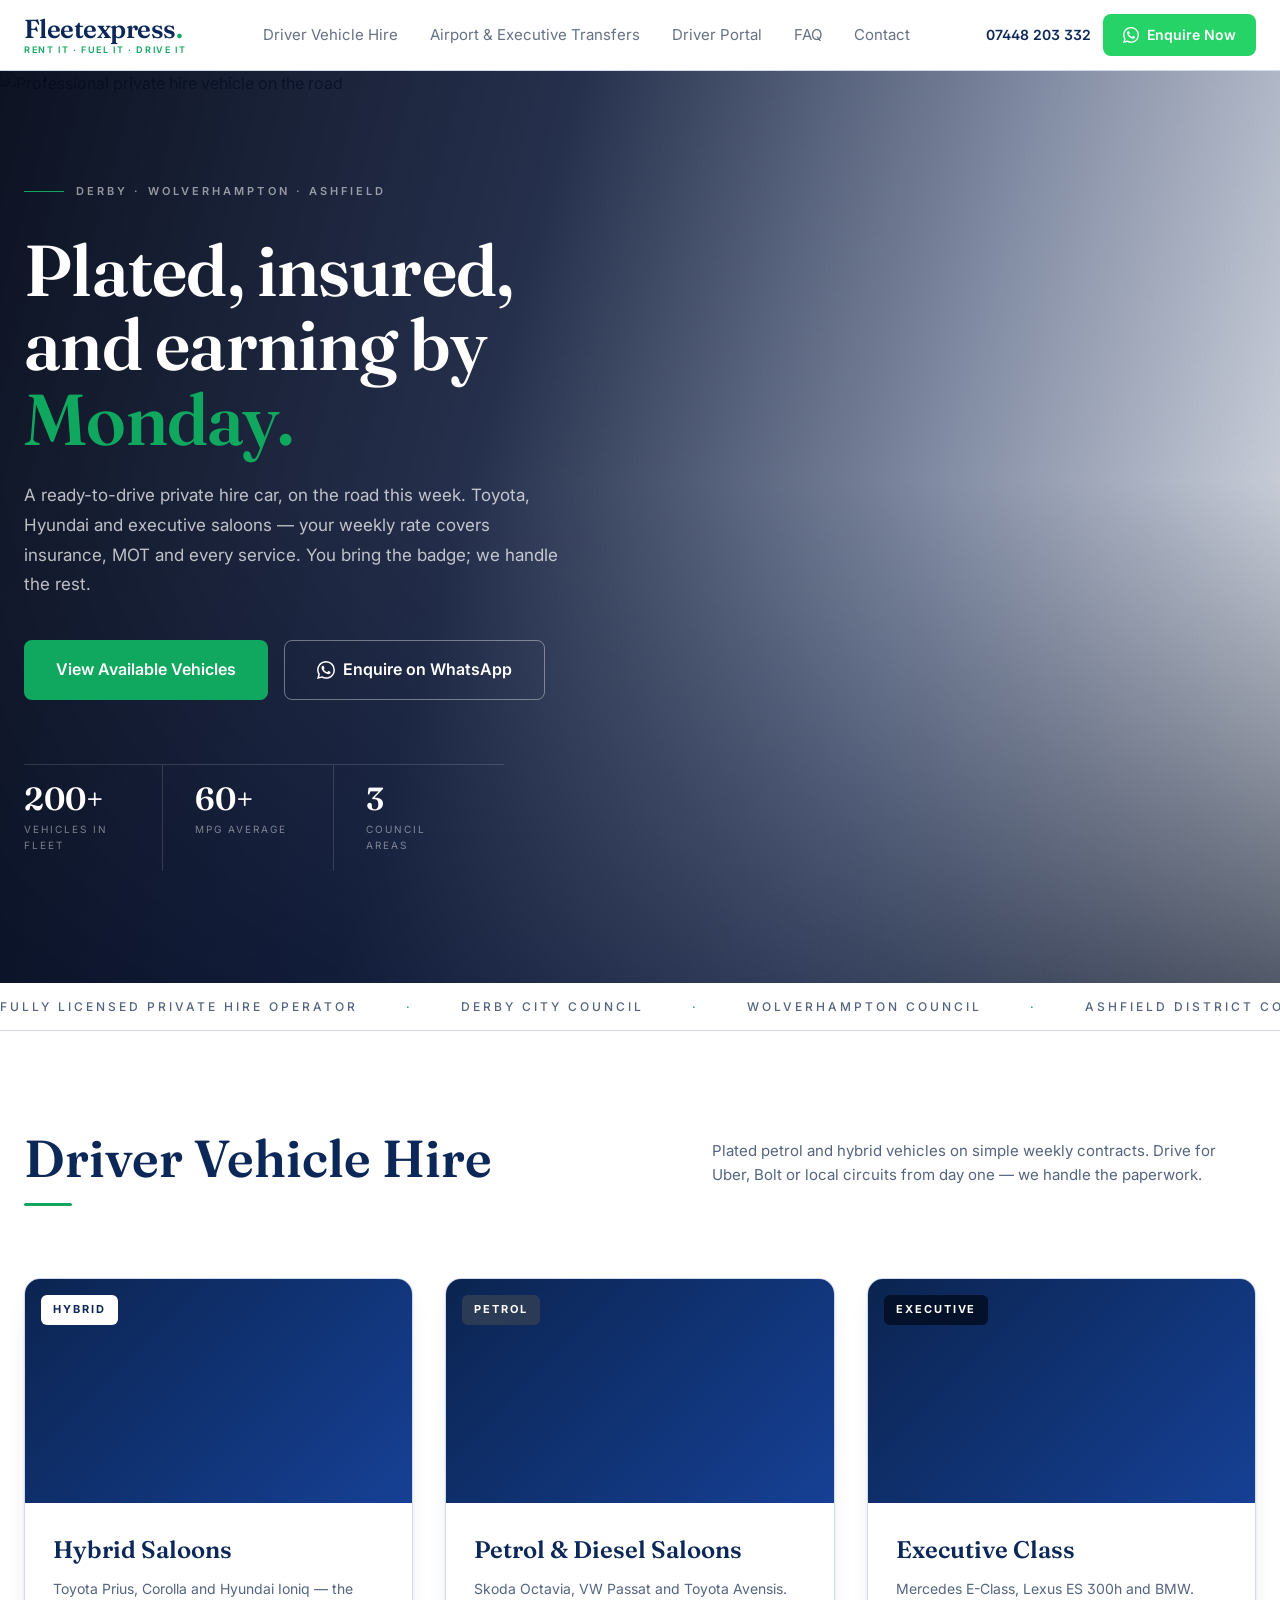
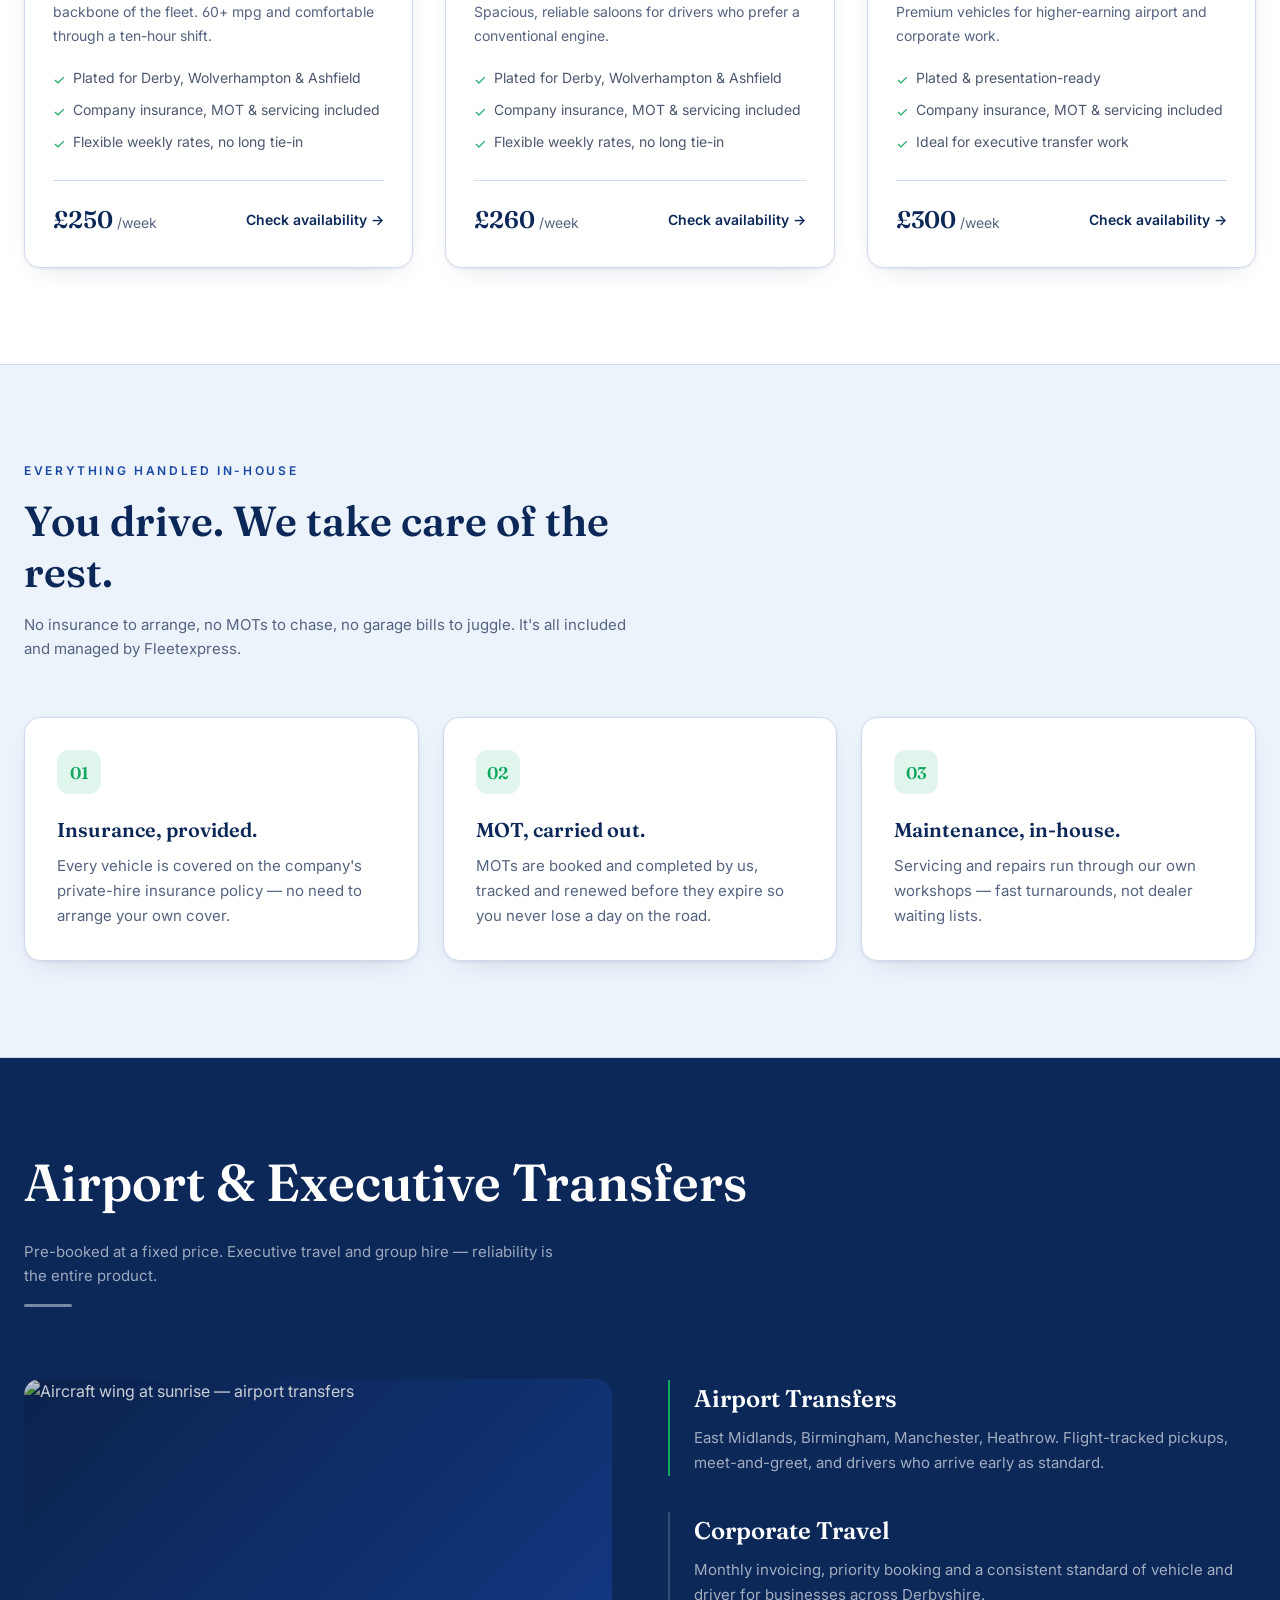
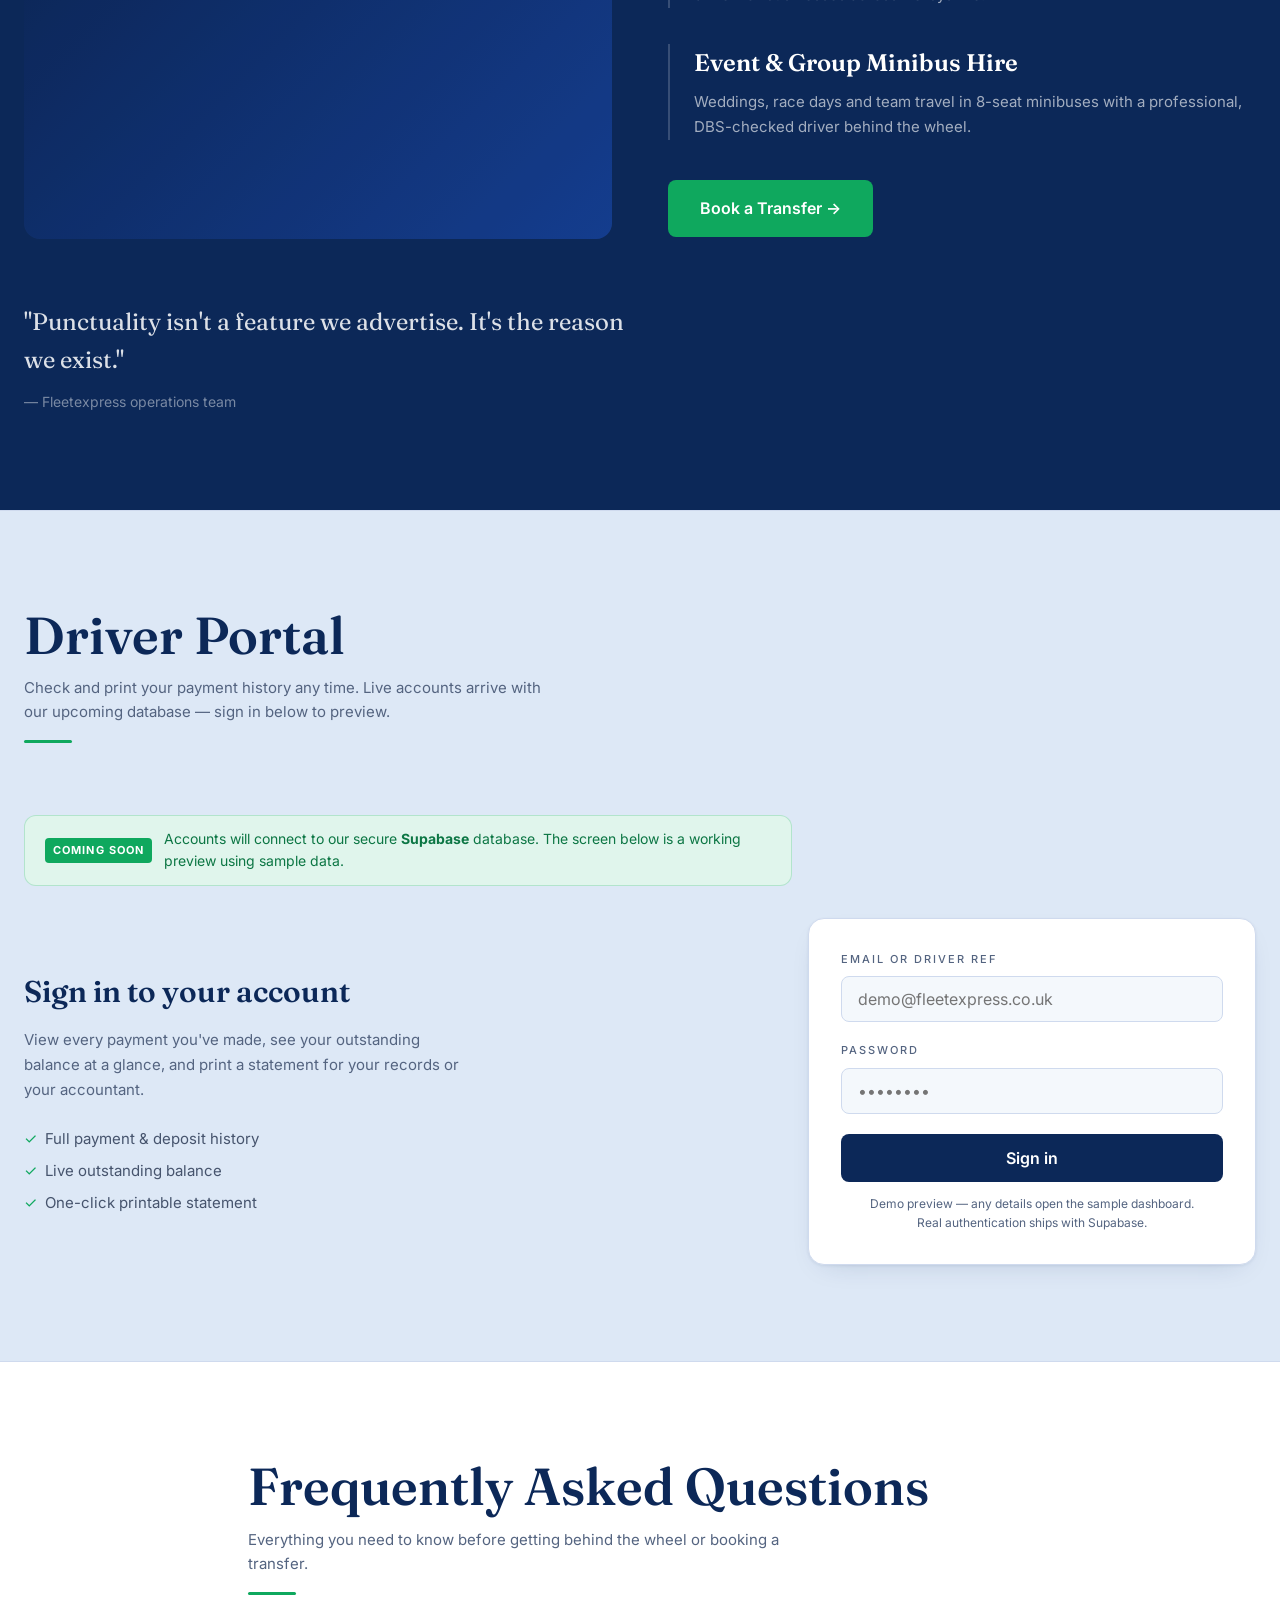
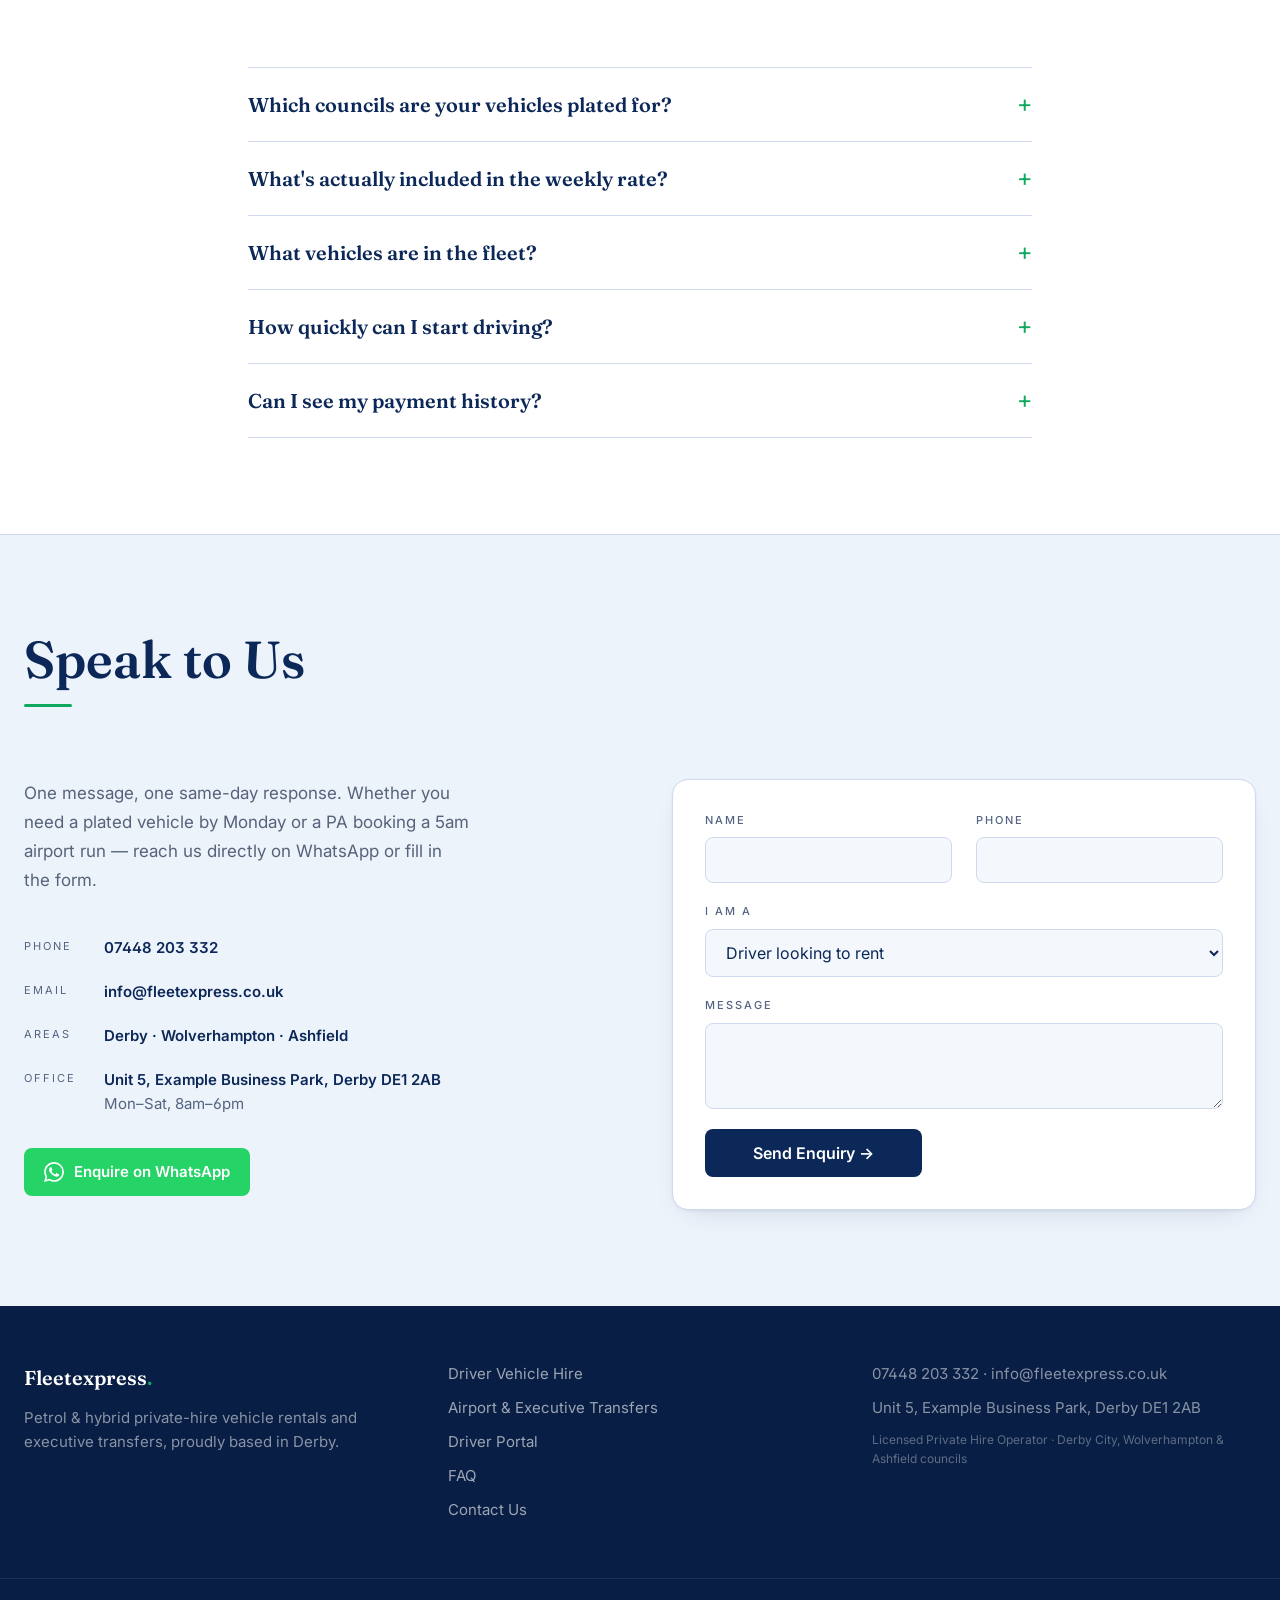
==== index.html @ b062ca00 "up" ====
<!DOCTYPE html>
<html lang="en-GB">
<head>
<meta charset="UTF-8">
<meta name="viewport" content="width=device-width, initial-scale=1.0">
<title>Fleetexpress — Petrol &amp; Hybrid Private Hire Rentals, Derby</title>
<meta name="description" content="Council-compliant petrol &amp; hybrid vehicle rentals for private-hire drivers across Derby, Wolverhampton &amp; Ashfield. Insurance, MOT and maintenance all handled in-house. Plus executive airport transfers.">
<link rel="canonical" href="https://www.fleetexpress.co.uk/">
<meta property="og:type" content="website">
<meta property="og:url" content="https://www.fleetexpress.co.uk/">
<meta property="og:title" content="Fleetexpress — Petrol &amp; Hybrid Private Hire Rentals, Derby">
<meta property="og:description" content="Council-compliant petrol &amp; hybrid vehicle rentals for private-hire drivers across Derby, Wolverhampton &amp; Ashfield. Insurance, MOT and maintenance included.">
<meta property="og:image" content="https://www.fleetexpress.co.uk/og-image.jpg">
<meta name="twitter:card" content="summary_large_image">
<meta name="twitter:title" content="Fleetexpress — Petrol &amp; Hybrid Private Hire Rentals, Derby">
<meta name="twitter:description" content="Council-compliant petrol &amp; hybrid vehicle rentals for private-hire drivers across Derby, Wolverhampton &amp; Ashfield.">
<link rel="preload" as="image" href="https://images.unsplash.com/photo-1560958089-b8a1929cea89?auto=format&fit=crop&w=2000&q=80">
<link rel="preconnect" href="https://fonts.googleapis.com">
<link rel="preconnect" href="https://fonts.gstatic.com" crossorigin>
<link href="https://fonts.googleapis.com/css2?family=Inter:wght@400;500;600;700&family=Fraunces:opsz,wght@9..144,400;9..144,500;9..144,600;9..144,700&display=swap" rel="stylesheet">
<script type="application/ld+json">
{
  "@context":"https://schema.org",
  "@type":"LocalBusiness",
  "name":"Fleetexpress",
  "description":"Petrol & hybrid private hire vehicle rentals and executive airport transfers based in Derby.",
  "telephone":"+447448203332",
  "email":"info@fleetexpress.co.uk",
  "address":{"@type":"PostalAddress","streetAddress":"Unit 5, Example Business Park","addressLocality":"Derby","postalCode":"DE1 2AB","addressCountry":"GB"},
  "openingHours":"Mo-Sa 08:00-18:00",
  "areaServed":["Derby","Wolverhampton","Ashfield"],
  "priceRange":"££"
}
</script>
<style>
/* ── Tokens ───────────────────────────────────────── */
:root{
  --ink:#04112A;
  --navy:#0C2858;
  --navy-deep:#081E44;
  --royal:#1848A4;
  --sky:#4278CC;
  --accent:#0FA85E;
  --accent-hov:#0C9152;
  --accent-soft:#E0F5EC;
  --paper:#FFFFFF;
  --ice:#EDF3FB;
  --ice2:#DDE8F6;
  --line:#CFDAEE;
  --slate:#2B3A55;
  --muted:#546480;
  --wa:#25D366;
  --wa-hov:#1EBE5A;
  --font-sans:'Inter',system-ui,sans-serif;
  --font-serif:'Fraunces',Georgia,serif;
  --shadow-soft:0 1px 3px rgba(12,40,88,.07),0 10px 28px -16px rgba(12,40,88,.22);
  --shadow-lift:0 24px 52px -18px rgba(12,40,88,.32);
  --r:1rem;
}

*,*::before,*::after{box-sizing:border-box;margin:0;padding:0}
html{scroll-behavior:smooth}
body{font-family:var(--font-sans);background:var(--paper);color:var(--slate);-webkit-font-smoothing:antialiased;font-feature-settings:"ss01";line-height:1.6}
img{display:block;max-width:100%}
a{color:inherit;text-decoration:none}
button{cursor:pointer;font-family:inherit;border:none;background:none}
input,select,textarea{font-family:inherit;font-size:1rem}
ul{list-style:none}

.wrap{max-width:88rem;margin-inline:auto;padding-inline:1.5rem}
.pad{padding-block:6rem}

/* ── Section heading (no numbers) ─────────────────── */
.sh{padding-bottom:1rem;margin-bottom:3.5rem;position:relative}
.sh::after{content:"";display:block;width:3rem;height:3px;background:var(--accent);border-radius:2px;margin-top:1rem}
.sh--light::after{background:rgba(255,255,255,.45)}
.sh h2{font-family:var(--font-serif);font-size:clamp(2rem,5vw,3.25rem);font-weight:600;color:var(--navy);line-height:1.1}
.sh--light h2{color:#fff}
.sh .intro{font-size:.9375rem;color:var(--muted);max-width:34rem;margin-top:.75rem}
.sh--light .intro{color:rgba(255,255,255,.6)}
.sh-row{display:flex;flex-wrap:wrap;align-items:flex-end;justify-content:space-between;gap:1rem}

/* ── Buttons ──────────────────────────────────────── */
.btn{display:inline-flex;align-items:center;gap:.5rem;font-weight:600;border-radius:.5rem;transition:background .2s,color .2s,border-color .2s;cursor:pointer;border:none;font-family:var(--font-sans)}
.btn-navy{background:var(--navy);color:#fff;padding:.6rem 1.25rem;font-size:.875rem}
.btn-navy:hover{background:var(--royal)}
.btn-wa{background:var(--wa);color:#fff;padding:.6rem 1.25rem;font-size:.875rem}
.btn-wa:hover{background:var(--wa-hov)}
.btn-accent{background:var(--accent);color:#fff;padding:1rem 2rem;font-size:1rem}
.btn-accent:hover{background:var(--accent-hov)}
.btn-ghost{border:1px solid rgba(255,255,255,.38);color:#fff;padding:1rem 2rem;font-size:1rem}
.btn-ghost:hover{background:#fff;color:var(--navy)}
.btn-sm-accent{background:var(--accent);color:#fff;padding:.6rem 1.25rem;font-size:.875rem;font-weight:600;border-radius:.5rem;transition:background .2s;display:inline-flex;align-items:center;gap:.4rem}
.btn-sm-accent:hover{background:var(--accent-hov)}
.btn-sm-ghost{border:1px solid rgba(255,255,255,.28);color:#fff;padding:.6rem 1.25rem;font-size:.875rem;font-weight:600;border-radius:.5rem;transition:background .2s;display:inline-flex;align-items:center}
.btn-sm-ghost:hover{background:rgba(255,255,255,.1)}

/* ── Media overlay ────────────────────────────────── */
.media{position:relative;overflow:hidden;background:linear-gradient(135deg,var(--navy),var(--royal))}
.media img{width:100%;height:100%;object-fit:cover;filter:saturate(.84) contrast(1.06) brightness(.96)}
.media::after{content:"";position:absolute;inset:0;background:rgba(8,30,68,.18);mix-blend-mode:multiply;pointer-events:none}

.reveal{opacity:0;transform:translateY(20px);transition:opacity .7s ease,transform .7s ease}
.reveal.in{opacity:1;transform:none}
@media(prefers-reduced-motion:reduce){.reveal{opacity:1;transform:none}}

.ul-link{background-image:linear-gradient(var(--accent),var(--accent));background-size:0 2px;background-repeat:no-repeat;background-position:0 100%;transition:background-size .3s}
.ul-link:hover{background-size:100% 2px}

/* ══ NAV ═══════════════════════════════════════════ */
.nav{position:sticky;top:0;z-index:50;background:rgba(255,255,255,.93);backdrop-filter:blur(14px);-webkit-backdrop-filter:blur(14px);border-bottom:1px solid var(--line)}
.nav-inner{height:70px;display:flex;align-items:center;justify-content:space-between;gap:1rem}
.nav-logo-wrap{display:flex;flex-direction:column;line-height:1;gap:.2rem}
.nav-logo{font-family:var(--font-serif);font-size:1.625rem;font-weight:600;color:var(--navy);letter-spacing:-.02em}
.nav-logo span{color:var(--accent)}
.nav-tagline{font-size:.5625rem;font-weight:600;letter-spacing:.18em;text-transform:uppercase;color:var(--accent)}
.nav-links{display:none;gap:2rem}
.nav-links a{font-size:.9375rem;color:rgba(43,58,85,.72);transition:color .2s}
.nav-links a:hover{color:var(--navy)}
.nav-actions{display:flex;align-items:center;gap:.75rem}
.nav-phone{display:none;font-size:.875rem;font-weight:600;color:var(--navy)}
.nav-burger{padding:.25rem;color:var(--navy);display:flex}
.nav-mobile{display:none;flex-direction:column;gap:.75rem;padding:1rem 1.5rem;border-top:1px solid var(--line);background:var(--paper)}
.nav-mobile.open{display:flex}
.nav-mobile a{font-size:.9375rem;color:rgba(43,58,85,.8);padding-block:.25rem}
/* WhatsApp icon in nav */
.wa-icon{width:16px;height:16px;flex-shrink:0}
@media(min-width:1024px){.nav-links{display:flex}.nav-phone{display:block}.nav-burger{display:none}}

/* ══ HERO ══════════════════════════════════════════ */
.hero{position:relative;min-height:720px;display:flex;align-items:center}
.hero-img{position:absolute;inset:0;width:100%;height:100%;object-fit:cover;filter:saturate(.8) contrast(1.08) brightness(.88)}
/* Richer, more premium overlay — deeper on left, subtle vignette */
.hero-overlay{
  position:absolute;inset:0;z-index:1;
  background:
    linear-gradient(105deg,rgba(4,10,26,.97) 0%,rgba(6,18,50,.88) 38%,rgba(10,30,76,.52) 68%,rgba(12,40,88,.12) 100%),
    linear-gradient(0deg,rgba(4,10,26,.65) 0%,rgba(4,10,26,0) 55%)
}
/* Subtle noise/grain texture for depth */
.hero-overlay::before{
  content:"";position:absolute;inset:0;
  background-image:url("data:image/svg+xml,%3Csvg viewBox='0 0 256 256' xmlns='http://www.w3.org/2000/svg'%3E%3Cfilter id='n'%3E%3CfeTurbulence type='fractalNoise' baseFrequency='0.9' numOctaves='4' stitchTiles='stitch'/%3E%3C/filter%3E%3Crect width='100%25' height='100%25' filter='url(%23n)' opacity='1'/%3E%3C/svg%3E");
  opacity:.028;mix-blend-mode:overlay;pointer-events:none
}
.hero-content{position:relative;z-index:2;color:#fff;padding-block:7rem;width:100%}
/* Thin top rule — premium touch */
.hero-rule{display:flex;align-items:center;gap:.75rem;margin-bottom:2rem}
.hero-rule-line{width:2.5rem;height:1px;background:var(--accent)}
.hero-rule-text{font-size:.6875rem;font-weight:600;letter-spacing:.28em;text-transform:uppercase;color:rgba(255,255,255,.55)}
.hero-title{
  font-family:var(--font-serif);
  font-size:clamp(2.5rem,6vw,4.5rem);
  font-weight:600;
  line-height:1.04;
  max-width:38rem;
  letter-spacing:-.01em;
}
.hero-title em{font-style:normal;color:var(--accent)}
.hero-sub{
  color:rgba(255,255,255,.72);
  font-size:1.0625rem;
  margin-top:1.5rem;
  max-width:34rem;
  line-height:1.75;
  font-weight:400
}
.hero-ctas{display:flex;flex-wrap:wrap;gap:1rem;margin-top:2.5rem}
/* Stats — cleaner, more spaced */
.hero-stats{
  display:flex;gap:0;
  max-width:30rem;
  margin-top:4rem;
  border-top:1px solid rgba(255,255,255,.14)
}
.hero-stat{padding:1.125rem 2rem 1.125rem 0;flex:1}
.hero-stat+.hero-stat{padding-left:2rem;border-left:1px solid rgba(255,255,255,.14)}
.hero-stat-num{font-family:var(--font-serif);font-size:2rem;font-weight:600;line-height:1}
.hero-stat-label{font-size:.625rem;text-transform:uppercase;letter-spacing:.2em;color:rgba(255,255,255,.45);margin-top:.375rem}

/* ══ MARQUEE ════════════════════════════════════════ */
.marquee-wrap{border-bottom:1px solid var(--line);overflow:hidden;padding-block:.875rem;background:#fff}
.marquee-track{display:flex;gap:3rem;white-space:nowrap;animation:mscroll 40s linear infinite}
.marquee-track span{font-size:.75rem;font-weight:500;letter-spacing:.25em;text-transform:uppercase;color:var(--muted)}
.marquee-track .dot{color:var(--accent)}
@keyframes mscroll{from{transform:translateX(0)}to{transform:translateX(-50%)}}
@media(prefers-reduced-motion:reduce){.marquee-track{animation:none}}

/* ══ FLEET ════════════════════════════════════════════ */
.fleet-grid{display:grid;gap:2rem}
@media(min-width:768px){.fleet-grid{grid-template-columns:repeat(3,1fr)}}
.fleet-card{background:#fff;border:1px solid var(--line);border-radius:var(--r);overflow:hidden;box-shadow:var(--shadow-soft);transition:box-shadow .3s,transform .3s}
.fleet-card:hover{box-shadow:var(--shadow-lift);transform:translateY(-4px)}
.fleet-card-media{position:relative;height:14rem;overflow:hidden;background:linear-gradient(135deg,var(--navy),var(--royal))}
.fleet-card-media img{width:100%;height:100%;object-fit:cover;filter:saturate(.84) contrast(1.06) brightness(.96)}
.fleet-card-media::after{content:"";position:absolute;inset:0;background:rgba(8,30,68,.12);mix-blend-mode:multiply;pointer-events:none}
.fleet-tag{position:absolute;top:1rem;left:1rem;z-index:1;font-size:.6875rem;font-weight:700;letter-spacing:.18em;text-transform:uppercase;padding:.375rem .75rem;border-radius:.375rem}
.tag-hybrid{background:#fff;color:var(--navy)}
.tag-petrol{background:var(--slate);color:#fff}
.tag-minibus{background:var(--ink);color:#fff}
.fleet-body{padding:1.75rem}
.fleet-title{font-family:var(--font-serif);font-size:1.5rem;color:var(--navy);font-weight:600;margin-bottom:.5rem}
.fleet-blurb{font-size:.875rem;color:var(--muted);line-height:1.65;margin-bottom:1.25rem}
.fleet-points{font-size:.875rem;color:rgba(43,58,85,.85);display:flex;flex-direction:column;gap:.5rem;margin-bottom:1.5rem}
.fleet-points li{display:flex;gap:.5rem}
.fleet-points .chk{color:var(--accent);flex-shrink:0;margin-top:2px}
.fleet-footer{display:flex;align-items:center;justify-content:space-between;border-top:1px solid var(--line);padding-top:1.25rem}
.fleet-price{font-family:var(--font-serif);font-size:1.5rem;color:var(--navy);font-weight:600}
.fleet-price span{font-family:var(--font-sans);font-size:.875rem;color:var(--muted);font-weight:400}

/* ══ HANDLED ════════════════════════════════════════ */
.handled{background:var(--ice);border-top:1px solid var(--line);border-bottom:1px solid var(--line)}
.handled-intro{max-width:38rem;margin-bottom:3.5rem}
.eyebrow{font-size:.75rem;font-weight:600;letter-spacing:.22em;text-transform:uppercase;color:var(--royal);margin-bottom:1rem}
.handled-title{font-family:var(--font-serif);font-size:clamp(1.75rem,3.5vw,2.625rem);font-weight:600;color:var(--navy);line-height:1.2}
.handled-sub{color:var(--muted);font-size:.9375rem;margin-top:1rem}
.handled-grid{display:grid;gap:1.5rem}
@media(min-width:768px){.handled-grid{grid-template-columns:repeat(3,1fr)}}
.handled-card{background:#fff;border:1px solid var(--line);border-radius:var(--r);padding:2rem;box-shadow:var(--shadow-soft)}
.handled-num{width:2.75rem;height:2.75rem;border-radius:.75rem;background:var(--accent-soft);color:var(--accent);display:flex;align-items:center;justify-content:center;font-family:var(--font-serif);font-size:1.0625rem;font-weight:600;margin-bottom:1.25rem}
.handled-card h3{font-family:var(--font-serif);font-size:1.25rem;color:var(--navy);font-weight:600;margin-bottom:.5rem}
.handled-card p{font-size:.9375rem;color:var(--muted);line-height:1.65}

/* ══ PASSENGERS ════════════════════════════════════ */
.passengers{background:var(--navy);color:#fff}
.pass-grid{display:grid;gap:3.5rem;align-items:center}
@media(min-width:1024px){.pass-grid{grid-template-columns:1fr 1fr}}
.pass-img{border-radius:var(--r);height:20rem}
@media(min-width:1024px){.pass-img{height:28.75rem}}
.pass-rows{display:flex;flex-direction:column;gap:2.25rem}
.pass-row{padding-left:1.5rem;border-left:2px solid rgba(255,255,255,.18)}
.pass-row--hl{border-left-color:var(--accent)}
.pass-row h3{font-family:var(--font-serif);font-size:1.5rem;font-weight:600;margin-bottom:.5rem}
.pass-row p{color:rgba(255,255,255,.62);font-size:.9375rem;line-height:1.65}
.pass-quote{margin-top:4rem;max-width:38rem}
.pass-quote blockquote p{font-family:var(--font-serif);font-size:1.5rem;line-height:1.6;color:rgba(255,255,255,.86)}
.pass-quote cite{font-size:.875rem;color:rgba(255,255,255,.45);font-style:normal;margin-top:.75rem;display:block}

/* ══ PORTAL ═══════════════════════════════════════ */
.portal{background:var(--ice2);border-top:1px solid var(--line);border-bottom:1px solid var(--line)}
.portal-banner{background:var(--accent-soft);border:1px solid rgba(15,168,94,.22);color:#0C7644;font-size:.875rem;border-radius:.75rem;padding:.75rem 1.25rem;margin-bottom:2rem;display:flex;align-items:center;gap:.75rem;max-width:48rem}
.portal-banner-tag{font-size:.6875rem;font-weight:700;letter-spacing:.1em;text-transform:uppercase;background:var(--accent);color:#fff;padding:.25rem .5rem;border-radius:.25rem;white-space:nowrap}
.portal-signin{display:grid;gap:3rem;align-items:center}
@media(min-width:1024px){.portal-signin{grid-template-columns:1fr 1fr}}
.portal-copy h3{font-family:var(--font-serif);font-size:1.875rem;color:var(--navy);font-weight:600;margin-bottom:.75rem}
.portal-copy p{color:var(--muted);font-size:.9375rem;line-height:1.65;margin-bottom:1.5rem;max-width:28rem}
.portal-feats{font-size:.9375rem;color:rgba(43,58,85,.85);display:flex;flex-direction:column;gap:.5rem}
.portal-feats li{display:flex;gap:.5rem}
.portal-feats .chk{color:var(--accent)}
.portal-form-card{background:#fff;border:1px solid var(--line);border-radius:var(--r);box-shadow:var(--shadow-soft);padding:2rem;max-width:28rem;width:100%}
@media(min-width:1024px){.portal-form-card{justify-self:end}}
.ff{display:flex;flex-direction:column;gap:.5rem;margin-bottom:1.25rem}
.ff label{font-size:.6875rem;text-transform:uppercase;letter-spacing:.18em;color:var(--muted);font-weight:500}
.ff input,.ff select,.ff textarea{width:100%;background:rgba(237,243,251,.6);border:1px solid var(--line);border-radius:.5rem;padding:.75rem 1rem;color:var(--navy);outline:none;transition:border-color .2s}
.ff input:focus,.ff select:focus,.ff textarea:focus{border-color:var(--royal)}
.btn-full{width:100%;padding:.875rem;border-radius:.5rem;font-weight:600;font-size:1rem;background:var(--navy);color:#fff;transition:background .2s;border:none;cursor:pointer}
.btn-full:hover{background:var(--royal)}
.form-note{font-size:.75rem;color:var(--muted);text-align:center;margin-top:.75rem}
.portal-dash{display:none;background:#fff;border:1px solid var(--line);border-radius:var(--r);box-shadow:var(--shadow-soft);overflow:hidden}
.portal-dash.on{display:block}
.dash-head{background:var(--navy-deep);color:#fff;padding:1.5rem 2rem;display:flex;flex-wrap:wrap;align-items:center;justify-content:space-between;gap:1rem}
.dash-head-meta{font-size:.6875rem;text-transform:uppercase;letter-spacing:.18em;color:rgba(255,255,255,.45)}
.dash-head-meta .demo{color:var(--accent)}
.dash-head h3{font-family:var(--font-serif);font-size:1.5rem;font-weight:600;margin-top:.125rem}
.dash-head-sub{font-size:.875rem;color:rgba(255,255,255,.55);margin-top:.25rem}
.dash-acts{display:flex;gap:.75rem;flex-wrap:wrap}
.dash-kpis{display:grid;grid-template-columns:repeat(3,1fr);border-bottom:1px solid var(--line)}
.dash-kpi{padding:1.25rem 2rem}
.dash-kpi+.dash-kpi{border-left:1px solid var(--line)}
.dash-kpi-label{font-size:.6875rem;text-transform:uppercase;letter-spacing:.18em;color:var(--muted)}
.dash-kpi-val{font-family:var(--font-serif);font-size:1.5rem;color:var(--navy);font-weight:600;margin-top:.25rem}
.dash-table-wrap{overflow-x:auto}
table{width:100%;border-collapse:collapse;font-size:.875rem;min-width:32rem}
thead th{text-align:left;font-size:.6875rem;text-transform:uppercase;letter-spacing:.18em;color:var(--muted);font-weight:600;padding:.75rem 1.5rem;border-bottom:1px solid var(--line)}
thead th.r{text-align:right}
tbody tr{border-bottom:1px solid rgba(207,218,238,.55)}
tbody tr:hover{background:rgba(237,243,251,.45)}
tbody td{padding:.875rem 1.5rem}
tbody td.navy{color:var(--navy);font-weight:500}
tbody td.strong{text-align:right;color:var(--navy);font-weight:600}
tbody td.dim{text-align:right;color:rgba(43,58,85,.58);padding-right:1.5rem}
.pay-note{color:var(--muted)}
.dash-foot{padding:1rem 1.5rem;font-size:.75rem;color:var(--muted);background:rgba(237,243,251,.5)}

/* ══ FAQ ══════════════════════════════════════════ */
.faq-bg{background:#fff}
.faq-list{border-top:1px solid var(--line)}
.faq-item{border-bottom:1px solid var(--line)}
.faq-btn{width:100%;display:flex;align-items:center;justify-content:space-between;gap:1.5rem;padding-block:1.5rem;text-align:left;background:none;border:none}
.faq-q{font-family:var(--font-serif);font-size:clamp(1.0625rem,2vw,1.25rem);color:var(--navy);font-weight:600}
.faq-icon{color:var(--accent);font-size:1.5rem;line-height:1;transition:transform .3s;flex-shrink:0}
.faq-item.open .faq-icon{transform:rotate(45deg)}
.faq-body{overflow:hidden;max-height:0;transition:max-height .35s ease}
.faq-body-inner{padding-bottom:1.5rem;font-size:.9375rem;color:var(--muted);line-height:1.72}

/* ══ CONTACT ══════════════════════════════════════ */
.contact{background:var(--ice);border-top:1px solid var(--line)}
.contact-grid{display:grid;gap:4rem}
@media(min-width:1024px){.contact-grid{grid-template-columns:1fr 1fr}}
.contact-intro{font-size:1.0625rem;color:rgba(43,58,85,.78);line-height:1.72;margin-bottom:2.5rem;max-width:28rem}
.contact-dl{display:flex;flex-direction:column;gap:1.25rem;font-size:.9375rem}
.contact-row{display:flex;gap:1.5rem}
.contact-dt{width:3.5rem;font-size:.6875rem;text-transform:uppercase;letter-spacing:.18em;color:var(--muted);flex-shrink:0;padding-top:.125rem}
.contact-dd{font-weight:600;color:var(--navy)}
.contact-dd .sub{font-weight:400;color:var(--muted)}
/* WhatsApp contact bar */
.wa-contact{margin-top:2rem;display:inline-flex;align-items:center;gap:.625rem;background:var(--wa);color:#fff;font-weight:600;font-size:.9375rem;padding:.75rem 1.25rem;border-radius:.5rem;transition:background .2s}
.wa-contact:hover{background:var(--wa-hov)}
.contact-form{background:#fff;border:1px solid var(--line);border-radius:var(--r);box-shadow:var(--shadow-soft);padding:2rem}
.form-2{display:grid;gap:1.5rem}
@media(min-width:640px){.form-2{grid-template-columns:1fr 1fr}}
.contact-success{font-family:var(--font-serif);font-size:1.5rem;color:var(--navy);text-align:center;padding-block:2.5rem;display:none}

/* ══ FOOTER ═══════════════════════════════════════ */
.footer{background:var(--navy-deep);color:rgba(255,255,255,.6)}
.footer-grid{display:grid;gap:2.5rem;padding-block:3.5rem;font-size:.9375rem}
@media(min-width:768px){.footer-grid{grid-template-columns:repeat(3,1fr)}}
.footer-brand{font-family:var(--font-serif);font-size:1.25rem;color:#fff;font-weight:600;margin-bottom:.75rem}
.footer-brand span{color:var(--accent)}
.footer-nav{display:flex;flex-direction:column;gap:.625rem}
.footer-nav a{transition:color .2s}
.footer-nav a:hover{color:#fff}
.footer-contact{display:flex;flex-direction:column;gap:.625rem;color:rgba(255,255,255,.52)}
.footer-legal{border-top:1px solid rgba(255,255,255,.08);padding-block:1rem;text-align:center;font-size:.75rem;color:rgba(255,255,255,.35)}

.sr-only{position:absolute;width:1px;height:1px;overflow:hidden;clip:rect(0,0,0,0);white-space:nowrap}
</style>
</head>
<body>

<a href="#main" class="sr-only">Skip to main content</a>

<!-- NAV -->
<header class="nav" role="banner">
  <div class="wrap nav-inner">
    <a href="#top" class="nav-logo-wrap" aria-label="Fleetexpress — Rent it, Fuel it, Drive it">
      <span class="nav-logo">Fleetexpress<span>.</span></span>
      <span class="nav-tagline">Rent it · Fuel it · Drive it</span>
    </a>
    <nav aria-label="Primary">
      <ul class="nav-links">
        <li><a href="#drivers">Driver Vehicle Hire</a></li>
        <li><a href="#transfers">Airport &amp; Executive Transfers</a></li>
        <li><a href="#portal">Driver Portal</a></li>
        <li><a href="#faq">FAQ</a></li>
        <li><a href="#contact">Contact</a></li>
      </ul>
    </nav>
    <div class="nav-actions">
      <a href="tel:+447448203332" class="nav-phone">07448 203 332</a>
      <a href="https://wa.me/447448203332?text=Hi%2C+I%27d+like+to+enquire+about+a+vehicle" class="btn btn-wa" target="_blank" rel="noopener noreferrer" aria-label="Enquire on WhatsApp">
        <svg class="wa-icon" viewBox="0 0 24 24" fill="currentColor" aria-hidden="true"><path d="M17.472 14.382c-.297-.149-1.758-.867-2.03-.967-.273-.099-.471-.148-.67.15-.197.297-.767.966-.94 1.164-.173.199-.347.223-.644.075-.297-.15-1.255-.463-2.39-1.475-.883-.788-1.48-1.761-1.653-2.059-.173-.297-.018-.458.13-.606.134-.133.298-.347.446-.52.149-.174.198-.298.298-.497.099-.198.05-.371-.025-.52-.075-.149-.669-1.612-.916-2.207-.242-.579-.487-.5-.669-.51-.173-.008-.371-.01-.57-.01-.198 0-.52.074-.792.372-.272.297-1.04 1.016-1.04 2.479 0 1.462 1.065 2.875 1.213 3.074.149.198 2.096 3.2 5.077 4.487.709.306 1.262.489 1.694.625.712.227 1.36.195 1.871.118.571-.085 1.758-.719 2.006-1.413.248-.694.248-1.289.173-1.413-.074-.124-.272-.198-.57-.347m-5.421 7.403h-.004a9.87 9.87 0 01-5.031-1.378l-.361-.214-3.741.982.998-3.648-.235-.374a9.86 9.86 0 01-1.51-5.26c.001-5.45 4.436-9.884 9.888-9.884 2.64 0 5.122 1.03 6.988 2.898a9.825 9.825 0 012.893 6.994c-.003 5.45-4.437 9.884-9.885 9.884m8.413-18.297A11.815 11.815 0 0012.05 0C5.495 0 .16 5.335.157 11.892c0 2.096.547 4.142 1.588 5.945L.057 24l6.305-1.654a11.882 11.882 0 005.683 1.448h.005c6.554 0 11.89-5.335 11.893-11.893a11.821 11.821 0 00-3.48-8.413z"/></svg>
        Enquire Now
      </a>
      <button class="nav-burger" id="burger" aria-expanded="false" aria-controls="mnav" aria-label="Toggle navigation">
        <svg width="26" height="26" viewBox="0 0 24 24" fill="none" stroke="currentColor" stroke-width="2" aria-hidden="true"><path d="M3 6h18M3 12h18M3 18h18"/></svg>
      </button>
    </div>
  </div>
  <nav class="nav-mobile" id="mnav" aria-label="Mobile">
    <a href="#drivers" class="mnav-link">Driver Vehicle Hire</a>
    <a href="#transfers" class="mnav-link">Airport &amp; Executive Transfers</a>
    <a href="#portal" class="mnav-link">Driver Portal</a>
    <a href="#faq" class="mnav-link">FAQ</a>
    <a href="#contact" class="mnav-link">Contact</a>
  </nav>
</header>

<main id="main">

<!-- HERO -->
<section id="top" aria-label="Introduction">
  <div class="hero">
    <img src="https://images.unsplash.com/photo-1560958089-b8a1929cea89?auto=format&fit=crop&w=2000&q=80"
         alt="Professional private hire vehicle on the road" class="hero-img" fetchpriority="high">
    <div class="hero-overlay" aria-hidden="true"></div>
    <div class="wrap hero-content">
      <div class="hero-rule" aria-hidden="true">
        <span class="hero-rule-line"></span>
        <span class="hero-rule-text">Derby · Wolverhampton · Ashfield</span>
      </div>
      <h1 class="hero-title">
        Plated, insured,<br>
        and earning by<br>
        <em>Monday.</em>
      </h1>
      <p class="hero-sub">
        A ready-to-drive private hire car, on the road this week. Toyota, Hyundai and executive saloons — your weekly rate covers insurance, MOT and every service. You bring the badge; we handle the rest.
      </p>
      <div class="hero-ctas">
        <a href="#drivers" class="btn btn-accent">View Available Vehicles</a>
        <a href="https://wa.me/447448203332?text=Hi%2C+I%27d+like+to+enquire+about+a+vehicle" class="btn btn-ghost" target="_blank" rel="noopener noreferrer">
          <svg style="width:18px;height:18px;flex-shrink:0" viewBox="0 0 24 24" fill="currentColor" aria-hidden="true"><path d="M17.472 14.382c-.297-.149-1.758-.867-2.03-.967-.273-.099-.471-.148-.67.15-.197.297-.767.966-.94 1.164-.173.199-.347.223-.644.075-.297-.15-1.255-.463-2.39-1.475-.883-.788-1.48-1.761-1.653-2.059-.173-.297-.018-.458.13-.606.134-.133.298-.347.446-.52.149-.174.198-.298.298-.497.099-.198.05-.371-.025-.52-.075-.149-.669-1.612-.916-2.207-.242-.579-.487-.5-.669-.51-.173-.008-.371-.01-.57-.01-.198 0-.52.074-.792.372-.272.297-1.04 1.016-1.04 2.479 0 1.462 1.065 2.875 1.213 3.074.149.198 2.096 3.2 5.077 4.487.709.306 1.262.489 1.694.625.712.227 1.36.195 1.871.118.571-.085 1.758-.719 2.006-1.413.248-.694.248-1.289.173-1.413-.074-.124-.272-.198-.57-.347m-5.421 7.403h-.004a9.87 9.87 0 01-5.031-1.378l-.361-.214-3.741.982.998-3.648-.235-.374a9.86 9.86 0 01-1.51-5.26c.001-5.45 4.436-9.884 9.888-9.884 2.64 0 5.122 1.03 6.988 2.898a9.825 9.825 0 012.893 6.994c-.003 5.45-4.437 9.884-9.885 9.884m8.413-18.297A11.815 11.815 0 0012.05 0C5.495 0 .16 5.335.157 11.892c0 2.096.547 4.142 1.588 5.945L.057 24l6.305-1.654a11.882 11.882 0 005.683 1.448h.005c6.554 0 11.89-5.335 11.893-11.893a11.821 11.821 0 00-3.48-8.413z"/></svg>
          Enquire on WhatsApp
        </a>
      </div>
      <div class="hero-stats">
        <div class="hero-stat"><div class="hero-stat-num">200+</div><div class="hero-stat-label">Vehicles in fleet</div></div>
        <div class="hero-stat"><div class="hero-stat-num">60+</div><div class="hero-stat-label">mpg average</div></div>
        <div class="hero-stat"><div class="hero-stat-num">3</div><div class="hero-stat-label">Council areas</div></div>
      </div>
    </div>
  </div>
</section>

<!-- MARQUEE -->
<div class="marquee-wrap" aria-hidden="true">
  <div class="marquee-track" id="marquee"></div>
</div>

<!-- FLEET -->
<section id="drivers" class="pad" style="background:#fff">
  <div class="wrap reveal">
    <div class="sh">
      <div class="sh-row">
        <h2>Driver Vehicle Hire</h2>
        <p class="intro">Plated petrol and hybrid vehicles on simple weekly contracts. Drive for Uber, Bolt or local circuits from day one — we handle the paperwork.</p>
      </div>
    </div>
    <div class="fleet-grid" id="fleet"></div>
  </div>
</section>

<!-- HANDLED -->
<section class="handled pad">
  <div class="wrap reveal">
    <div class="handled-intro">
      <p class="eyebrow">Everything handled in-house</p>
      <h2 class="handled-title">You drive. We take care of the rest.</h2>
      <p class="handled-sub">No insurance to arrange, no MOTs to chase, no garage bills to juggle. It's all included and managed by Fleetexpress.</p>
    </div>
    <div class="handled-grid" id="handled"></div>
  </div>
</section>

<!-- PASSENGERS -->
<section id="transfers" class="passengers pad">
  <div class="wrap reveal">
    <div class="sh sh--light">
      <div class="sh-row">
        <h2>Airport &amp; Executive Transfers</h2>
        <p class="intro">Pre-booked at a fixed price. Executive travel and group hire — reliability is the entire product.</p>
      </div>
    </div>
    <div class="pass-grid">
      <div class="media pass-img">
        <img src="https://images.unsplash.com/photo-1436491865332-7a61a109cc05?auto=format&fit=crop&w=1600&q=80"
             alt="Aircraft wing at sunrise — airport transfers" loading="lazy">
      </div>
      <div>
        <div class="pass-rows">
          <div class="pass-row pass-row--hl">
            <h3>Airport Transfers</h3>
            <p>East Midlands, Birmingham, Manchester, Heathrow. Flight-tracked pickups, meet-and-greet, and drivers who arrive early as standard.</p>
          </div>
          <div class="pass-row">
            <h3>Corporate Travel</h3>
            <p>Monthly invoicing, priority booking and a consistent standard of vehicle and driver for businesses across Derbyshire.</p>
          </div>
          <div class="pass-row">
            <h3>Event &amp; Group Minibus Hire</h3>
            <p>Weddings, race days and team travel in 8-seat minibuses with a professional, DBS-checked driver behind the wheel.</p>
          </div>
        </div>
        <a href="#contact" class="btn btn-accent" style="margin-top:2.5rem">Book a Transfer →</a>
      </div>
    </div>
    <div class="pass-quote">
      <blockquote>
        <p>"Punctuality isn't a feature we advertise. It's the reason we exist."</p>
        <cite>— Fleetexpress operations team</cite>
      </blockquote>
    </div>
  </div>
</section>

<!-- PORTAL -->
<section id="portal" class="portal pad">
  <div class="wrap reveal">
    <div class="sh">
      <h2>Driver Portal</h2>
      <p class="intro">Check and print your payment history any time. Live accounts arrive with our upcoming database — sign in below to preview.</p>
    </div>
    <div class="portal-banner">
      <span class="portal-banner-tag">Coming soon</span>
      <span>Accounts will connect to our secure <strong>Supabase</strong> database. The screen below is a working preview using sample data.</span>
    </div>
    <div class="portal-signin" id="psignin">
      <div class="portal-copy">
        <h3>Sign in to your account</h3>
        <p>View every payment you've made, see your outstanding balance at a glance, and print a statement for your records or your accountant.</p>
        <ul class="portal-feats">
          <li><span class="chk" aria-hidden="true">✓</span> Full payment &amp; deposit history</li>
          <li><span class="chk" aria-hidden="true">✓</span> Live outstanding balance</li>
          <li><span class="chk" aria-hidden="true">✓</span> One-click printable statement</li>
        </ul>
      </div>
      <div class="portal-form-card">
        <form id="pform">
          <div class="ff">
            <label for="p-email">Email or driver ref</label>
            <input id="p-email" type="text" placeholder="demo@fleetexpress.co.uk" autocomplete="username">
          </div>
          <div class="ff">
            <label for="p-pass">Password</label>
            <input id="p-pass" type="password" placeholder="••••••••" autocomplete="current-password">
          </div>
          <button type="submit" class="btn-full">Sign in</button>
          <p class="form-note">Demo preview — any details open the sample dashboard.<br>Real authentication ships with Supabase.</p>
        </form>
      </div>
    </div>
    <div class="portal-dash" id="pdash">
      <div class="dash-head">
        <div>
          <div class="dash-head-meta">Signed in as <span class="demo">demo account</span></div>
          <h3>A. Driver</h3>
          <div class="dash-head-sub">Ref FX-1042 · Toyota Prius — DE21 ABC · Hybrid · £180/week</div>
        </div>
        <div class="dash-acts">
          <button class="btn-sm-accent" id="btn-print">Print statement</button>
          <button class="btn-sm-ghost" id="btn-signout">Sign out</button>
        </div>
      </div>
      <div class="dash-kpis">
        <div class="dash-kpi"><div class="dash-kpi-label">Outstanding</div><div class="dash-kpi-val">£0.00</div></div>
        <div class="dash-kpi"><div class="dash-kpi-label">Weekly rate</div><div class="dash-kpi-val">£180.00</div></div>
        <div class="dash-kpi"><div class="dash-kpi-label">Payments on record</div><div class="dash-kpi-val">6</div></div>
      </div>
      <div class="dash-table-wrap">
        <table>
          <thead><tr>
            <th scope="col">Date</th>
            <th scope="col">Method</th>
            <th scope="col" class="r">Amount</th>
            <th scope="col" class="r">Balance</th>
          </tr></thead>
          <tbody id="ptbody"></tbody>
        </table>
      </div>
      <p class="dash-foot">Sample data shown for preview. Connect the Supabase database to display each driver's real records.</p>
    </div>
  </div>
</section>

<!-- FAQ -->
<section id="faq" class="faq-bg pad">
  <div class="wrap reveal" style="max-width:52rem;margin-inline:auto">
    <div class="sh">
      <h2>Frequently Asked Questions</h2>
      <p class="intro">Everything you need to know before getting behind the wheel or booking a transfer.</p>
    </div>
    <div class="faq-list" id="faqlist"></div>
  </div>
</section>

<!-- CONTACT -->
<section id="contact" class="contact pad">
  <div class="wrap reveal">
    <div class="sh"><h2>Speak to Us</h2></div>
    <div class="contact-grid">
      <div>
        <p class="contact-intro">One message, one same-day response. Whether you need a plated vehicle by Monday or a PA booking a 5am airport run — reach us directly on WhatsApp or fill in the form.</p>
        <dl class="contact-dl">
          <div class="contact-row">
            <dt class="contact-dt">Phone</dt>
            <dd class="contact-dd"><a href="tel:+447448203332">07448 203 332</a></dd>
          </div>
          <div class="contact-row">
            <dt class="contact-dt">Email</dt>
            <dd class="contact-dd"><a href="mailto:info@fleetexpress.co.uk">info@fleetexpress.co.uk</a></dd>
          </div>
          <div class="contact-row">
            <dt class="contact-dt">Areas</dt>
            <dd class="contact-dd">Derby · Wolverhampton · Ashfield</dd>
          </div>
          <div class="contact-row">
            <dt class="contact-dt">Office</dt>
            <dd class="contact-dd">Unit 5, Example Business Park, Derby DE1 2AB<br><span class="sub">Mon–Sat, 8am–6pm</span></dd>
          </div>
        </dl>
        <a href="https://wa.me/447448203332?text=Hi%2C+I%27d+like+to+enquire+about+a+vehicle" class="wa-contact" target="_blank" rel="noopener noreferrer">
          <svg style="width:20px;height:20px;flex-shrink:0" viewBox="0 0 24 24" fill="currentColor" aria-hidden="true"><path d="M17.472 14.382c-.297-.149-1.758-.867-2.03-.967-.273-.099-.471-.148-.67.15-.197.297-.767.966-.94 1.164-.173.199-.347.223-.644.075-.297-.15-1.255-.463-2.39-1.475-.883-.788-1.48-1.761-1.653-2.059-.173-.297-.018-.458.13-.606.134-.133.298-.347.446-.52.149-.174.198-.298.298-.497.099-.198.05-.371-.025-.52-.075-.149-.669-1.612-.916-2.207-.242-.579-.487-.5-.669-.51-.173-.008-.371-.01-.57-.01-.198 0-.52.074-.792.372-.272.297-1.04 1.016-1.04 2.479 0 1.462 1.065 2.875 1.213 3.074.149.198 2.096 3.2 5.077 4.487.709.306 1.262.489 1.694.625.712.227 1.36.195 1.871.118.571-.085 1.758-.719 2.006-1.413.248-.694.248-1.289.173-1.413-.074-.124-.272-.198-.57-.347m-5.421 7.403h-.004a9.87 9.87 0 01-5.031-1.378l-.361-.214-3.741.982.998-3.648-.235-.374a9.86 9.86 0 01-1.51-5.26c.001-5.45 4.436-9.884 9.888-9.884 2.64 0 5.122 1.03 6.988 2.898a9.825 9.825 0 012.893 6.994c-.003 5.45-4.437 9.884-9.885 9.884m8.413-18.297A11.815 11.815 0 0012.05 0C5.495 0 .16 5.335.157 11.892c0 2.096.547 4.142 1.588 5.945L.057 24l6.305-1.654a11.882 11.882 0 005.683 1.448h.005c6.554 0 11.89-5.335 11.893-11.893a11.821 11.821 0 00-3.48-8.413z"/></svg>
          Enquire on WhatsApp
        </a>
      </div>
      <div class="contact-form">
        <p class="contact-success" id="csuccess">Thank you — we'll be in touch today. ✓</p>
        <form id="cform">
          <div class="form-2">
            <div class="ff"><label for="c-name">Name</label><input id="c-name" type="text" required autocomplete="name"></div>
            <div class="ff"><label for="c-phone">Phone</label><input id="c-phone" type="tel" required autocomplete="tel"></div>
          </div>
          <div class="ff">
            <label for="c-type">I am a</label>
            <select id="c-type">
              <option>Driver looking to rent</option>
              <option>Customer looking to book</option>
            </select>
          </div>
          <div class="ff"><label for="c-msg">Message</label><textarea id="c-msg" rows="3" style="resize:vertical"></textarea></div>
          <button type="submit" class="btn btn-navy" style="padding:.875rem 3rem;font-size:1rem">Send Enquiry →</button>
        </form>
      </div>
    </div>
  </div>
</section>

</main>

<!-- FOOTER -->
<footer class="footer" role="contentinfo">
  <div class="wrap footer-grid">
    <div>
      <div class="footer-brand">Fleetexpress<span>.</span></div>
      <p style="color:rgba(255,255,255,.52)">Petrol &amp; hybrid private-hire vehicle rentals and executive transfers, proudly based in Derby.</p>
    </div>
    <nav aria-label="Footer">
      <ul class="footer-nav">
        <li><a href="#drivers">Driver Vehicle Hire</a></li>
        <li><a href="#transfers">Airport &amp; Executive Transfers</a></li>
        <li><a href="#portal">Driver Portal</a></li>
        <li><a href="#faq">FAQ</a></li>
        <li><a href="#contact">Contact Us</a></li>
      </ul>
    </nav>
    <div class="footer-contact">
      <p><a href="tel:+447448203332" style="color:inherit">07448 203 332</a> · <a href="mailto:info@fleetexpress.co.uk" style="color:inherit">info@fleetexpress.co.uk</a></p>
      <p>Unit 5, Example Business Park, Derby DE1 2AB</p>
      <p style="font-size:.75rem;color:rgba(255,255,255,.35)">Licensed Private Hire Operator · Derby City, Wolverhampton &amp; Ashfield councils</p>
    </div>
  </div>
  <div class="footer-legal">© 2026 Fleetexpress Ltd. Registered in England &amp; Wales.</div>
</footer>

<script>
const FLEET=[
  {tag:"Hybrid",cls:"tag-hybrid",title:"Hybrid Saloons",
   img:"https://images.unsplash.com/photo-1617469767053-d3b523a0b982?auto=format&fit=crop&w=1200&q=80",
   blurb:"Toyota Prius, Corolla and Hyundai Ioniq — the backbone of the fleet. 60+ mpg and comfortable through a ten-hour shift.",
   points:["Plated for Derby, Wolverhampton &amp; Ashfield","Company insurance, MOT &amp; servicing included","Flexible weekly rates, no long tie-in"],
   price:"£250"},
  {tag:"Petrol",cls:"tag-petrol",title:"Petrol &amp; Diesel Saloons",
   img:"https://images.unsplash.com/photo-1606664515524-ed2f786a0bd6?auto=format&fit=crop&w=1200&q=80",
   blurb:"Skoda Octavia, VW Passat and Toyota Avensis. Spacious, reliable saloons for drivers who prefer a conventional engine.",
   points:["Plated for Derby, Wolverhampton &amp; Ashfield","Company insurance, MOT &amp; servicing included","Flexible weekly rates, no long tie-in"],
   price:"£260"},
  {tag:"Executive",cls:"tag-minibus",title:"Executive Class",
   img:"https://images.unsplash.com/photo-1618843479313-40f8afb4b4d8?auto=format&fit=crop&w=1200&q=80",
   blurb:"Mercedes E-Class, Lexus ES 300h and BMW. Premium vehicles for higher-earning airport and corporate work.",
   points:["Plated &amp; presentation-ready","Company insurance, MOT &amp; servicing included","Ideal for executive transfer work"],
   price:"£300"},
];

const HANDLED=[
  {t:"Insurance, provided.",d:"Every vehicle is covered on the company's private-hire insurance policy — no need to arrange your own cover."},
  {t:"MOT, carried out.",d:"MOTs are booked and completed by us, tracked and renewed before they expire so you never lose a day on the road."},
  {t:"Maintenance, in-house.",d:"Servicing and repairs run through our own workshops — fast turnarounds, not dealer waiting lists."},
];

const FAQ=[
  {q:"Which councils are your vehicles plated for?",a:"Our fleet is licensed and plated across Derby City, Wolverhampton and Ashfield, so you can work the circuits and platforms that suit you best."},
  {q:"What's actually included in the weekly rate?",a:"The vehicle, the company's private-hire insurance, MOT and all routine maintenance and servicing. You provide your badge and licence — we handle the rest."},
  {q:"What vehicles are in the fleet?",a:"Mostly hybrid Toyotas — Prius, Corolla and Auris — alongside Hyundai Ioniq. We also run petrol and diesel saloons such as the Skoda Octavia, VW Passat and Toyota Avensis, plus an executive tier of Mercedes E-Class, Lexus ES 300h and BMW for corporate and airport work."},
  {q:"How quickly can I start driving?",a:"With your badge, licence and deposit in place, most drivers are in a plated vehicle and earning within the same week."},
  {q:"Can I see my payment history?",a:"Yes — the Driver Portal lets you view and print your full payment history and statements. Live accounts arrive with our upcoming Supabase-backed system."},
];

const PAYMENTS=[
  {date:"05 Jun 2026",method:"Card",amount:"£180.00",balance:"£0.00"},
  {date:"29 May 2026",method:"Bank transfer",amount:"£180.00",balance:"£0.00"},
  {date:"22 May 2026",method:"Card",amount:"£180.00",balance:"£0.00"},
  {date:"15 May 2026",method:"Cash",amount:"£180.00",balance:"£0.00"},
  {date:"08 May 2026",method:"Card",amount:"£180.00",balance:"£0.00"},
  {date:"01 May 2026",method:"Card",amount:"£360.00",balance:"£0.00",note:"Incl. £180 deposit"},
];

/* ── Marquee ──────────────────────────────────────── */
(()=>{
  const items=["Fully Licensed Private Hire Operator","Derby City Council","Wolverhampton Council","Ashfield District Council","Insurance · MOT · Maintenance Included","Petrol &amp; Hybrid Fleet","In-House Garage Servicing"];
  const seg=items.map(t=>`<span>${t}</span><span class="dot">·</span>`).join('');
  document.getElementById('marquee').innerHTML=seg+seg;
})();

/* ── Fleet cards ──────────────────────────────────── */
document.getElementById('fleet').innerHTML=FLEET.map(c=>`
  <article class="fleet-card">
    <div class="fleet-card-media">
      <img src="${c.img}" alt="${c.title.replace(/&amp;/g,'&')}" loading="lazy" onerror="this.style.display='none'">
      <span class="fleet-tag ${c.cls}">${c.tag}</span>
    </div>
    <div class="fleet-body">
      <h3 class="fleet-title">${c.title}</h3>
      <p class="fleet-blurb">${c.blurb}</p>
      <ul class="fleet-points">${c.points.map(p=>`<li><span class="chk" aria-hidden="true">✓</span><span>${p}</span></li>`).join('')}</ul>
      <div class="fleet-footer">
        <div class="fleet-price">${c.price}<span> /week</span></div>
        <a href="https://wa.me/447448203332?text=Hi%2C+I%27d+like+to+enquire+about+the+${encodeURIComponent(c.tag)}+vehicle" class="ul-link" style="font-size:.875rem;font-weight:600;color:var(--navy)" target="_blank" rel="noopener noreferrer">Check availability →</a>
      </div>
    </div>
  </article>
`).join('');

/* ── Handled cards ────────────────────────────────── */
document.getElementById('handled').innerHTML=HANDLED.map((h,i)=>`
  <div class="handled-card">
    <div class="handled-num" aria-hidden="true">${String(i+1).padStart(2,'0')}</div>
    <h3>${h.t}</h3>
    <p>${h.d}</p>
  </div>
`).join('');

/* ── FAQ ──────────────────────────────────────────── */
(()=>{
  const list=document.getElementById('faqlist');
  list.innerHTML=FAQ.map((f,i)=>`
    <div class="faq-item" id="fi${i}">
      <button class="faq-btn" aria-expanded="false" aria-controls="fb${i}" id="fbb${i}">
        <span class="faq-q">${f.q}</span>
        <span class="faq-icon" aria-hidden="true">+</span>
      </button>
      <div class="faq-body" id="fb${i}" role="region" aria-labelledby="fbb${i}">
        <div class="faq-body-inner">${f.a}</div>
      </div>
    </div>
  `).join('');
  list.addEventListener('click',e=>{
    const btn=e.target.closest('.faq-btn');
    if(!btn)return;
    const item=btn.closest('.faq-item');
    const body=item.querySelector('.faq-body');
    const inner=item.querySelector('.faq-body-inner');
    const wasOpen=item.classList.contains('open');
    document.querySelectorAll('.faq-item.open').forEach(el=>{
      el.classList.remove('open');
      el.querySelector('.faq-body').style.maxHeight='0';
      el.querySelector('.faq-btn').setAttribute('aria-expanded','false');
    });
    if(!wasOpen){
      item.classList.add('open');
      body.style.maxHeight=inner.scrollHeight+'px';
      btn.setAttribute('aria-expanded','true');
    }
  });
})();

/* ── Nav ──────────────────────────────────────────── */
(()=>{
  const burger=document.getElementById('burger');
  const mnav=document.getElementById('mnav');
  burger.addEventListener('click',()=>{
    const open=mnav.classList.toggle('open');
    burger.setAttribute('aria-expanded',open);
  });
  mnav.querySelectorAll('a').forEach(a=>a.addEventListener('click',()=>{
    mnav.classList.remove('open');
    burger.setAttribute('aria-expanded','false');
  }));
})();

/* ── Portal ───────────────────────────────────────── */
(()=>{
  const signin=document.getElementById('psignin');
  const dash=document.getElementById('pdash');
  document.getElementById('ptbody').innerHTML=PAYMENTS.map(p=>`
    <tr>
      <td class="navy">${p.date}</td>
      <td>${p.method}${p.note?`<span class="pay-note"> · ${p.note}</span>`:''}</td>
      <td class="strong">${p.amount}</td>
      <td class="dim">${p.balance}</td>
    </tr>
  `).join('');
  document.getElementById('pform').addEventListener('submit',e=>{
    e.preventDefault();
    signin.style.display='none';
    dash.classList.add('on');
  });
  document.getElementById('btn-signout').addEventListener('click',()=>{
    dash.classList.remove('on');
    signin.style.display='';
  });
  document.getElementById('btn-print').addEventListener('click',()=>{
    const rows=PAYMENTS.map(p=>`<tr><td>${p.date}</td><td>${p.method}${p.note?` (${p.note})`:''}</td><td style="text-align:right">${p.amount}</td><td style="text-align:right">${p.balance}</td></tr>`).join('');
    const html=`<!doctype html><html><head><title>Statement — A. Driver</title>
<style>body{font-family:Arial,sans-serif;color:#2B3A55;padding:40px;max-width:720px;margin:auto}
h1{font-family:Georgia,serif;color:#0C2858;margin:0 0 2px}.m{color:#546480;font-size:13px}
table{width:100%;border-collapse:collapse;margin-top:24px;font-size:14px}
th{text-align:left;border-bottom:2px solid #0C2858;padding:8px 6px;color:#0C2858;text-transform:uppercase;letter-spacing:.08em;font-size:11px}
td{padding:9px 6px;border-bottom:1px solid #DDE8F6}
.hd{display:flex;justify-content:space-between;border-bottom:1px solid #DDE8F6;padding-bottom:16px}
.br{font-family:Georgia,serif;font-size:22px;color:#0C2858;font-weight:600}</style></head>
<body><div class="hd"><div><div class="br">Fleetexpress.</div><div class="m">Petrol &amp; hybrid private hire · Derby</div></div>
<div style="text-align:right" class="m">Statement generated<br>${new Date().toLocaleDateString('en-GB',{day:'2-digit',month:'short',year:'numeric'})}</div></div>
<h1>A. Driver</h1><div class="m">Driver ref FX-1042 · Toyota Prius — DE21 ABC · Hybrid · £180/week</div>
<table><thead><tr><th>Date</th><th>Method</th><th style="text-align:right">Amount</th><th style="text-align:right">Balance</th></tr></thead>
<tbody>${rows}</tbody></table>
<p class="m" style="margin-top:28px">Outstanding: <strong style="color:#0C2858">£0.00</strong>. Demo statement — sample data only.</p>
</body></html>`;
    const w=window.open('','_blank','width=820,height=920');
    if(!w){alert('Allow pop-ups to print your statement.');return;}
    w.document.write(html);w.document.close();w.focus();setTimeout(()=>w.print(),300);
  });
})();

/* ── Contact form ─────────────────────────────────── */
(()=>{
  const form=document.getElementById('cform');
  const success=document.getElementById('csuccess');
  form.addEventListener('submit',e=>{
    e.preventDefault();
    form.style.display='none';
    success.style.display='block';
  });
})();

/* ── Scroll reveal ────────────────────────────────── */
(()=>{
  if(!('IntersectionObserver' in window)){
    document.querySelectorAll('.reveal').forEach(el=>el.classList.add('in'));
    return;
  }
  const io=new IntersectionObserver(entries=>{
    entries.forEach(e=>{if(e.isIntersecting){e.target.classList.add('in');io.unobserve(e.target);}});
  },{threshold:.1});
  document.querySelectorAll('.reveal').forEach(el=>io.observe(el));
})();
</script>
</body>
</html>
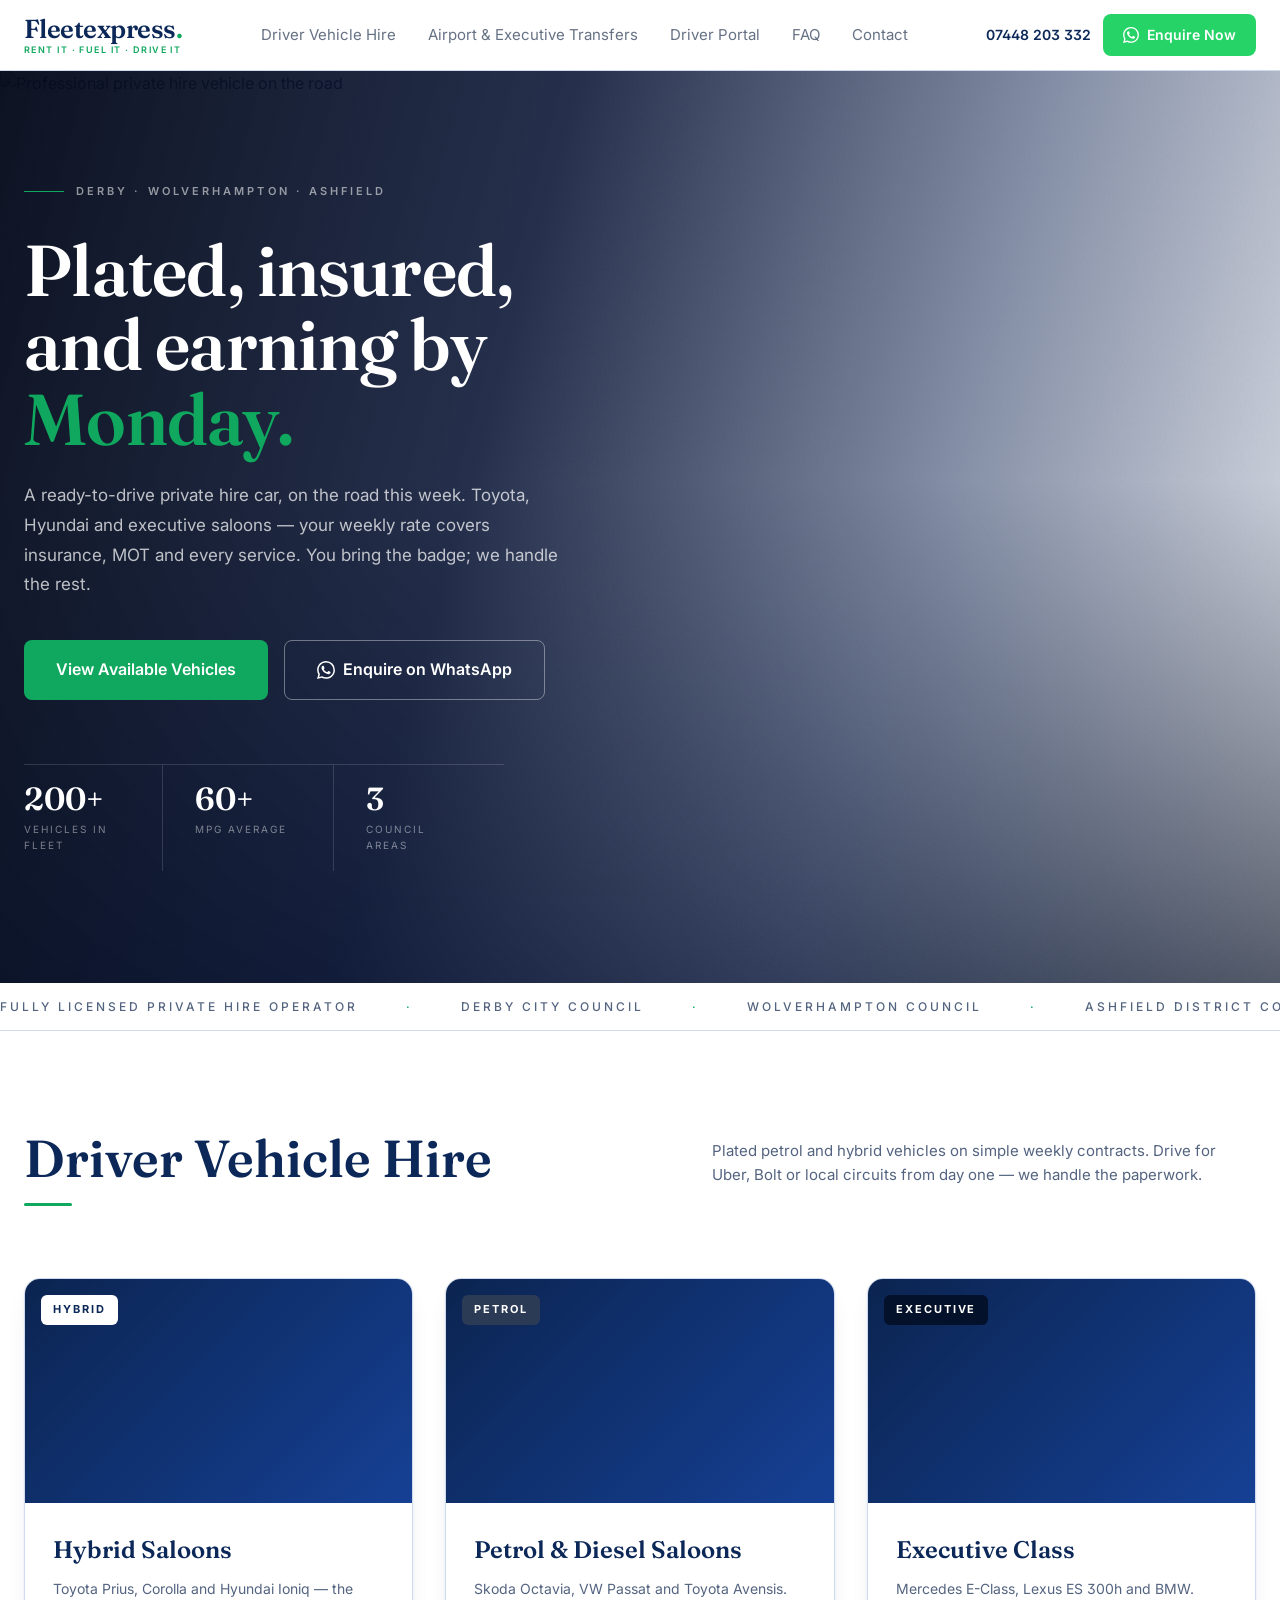
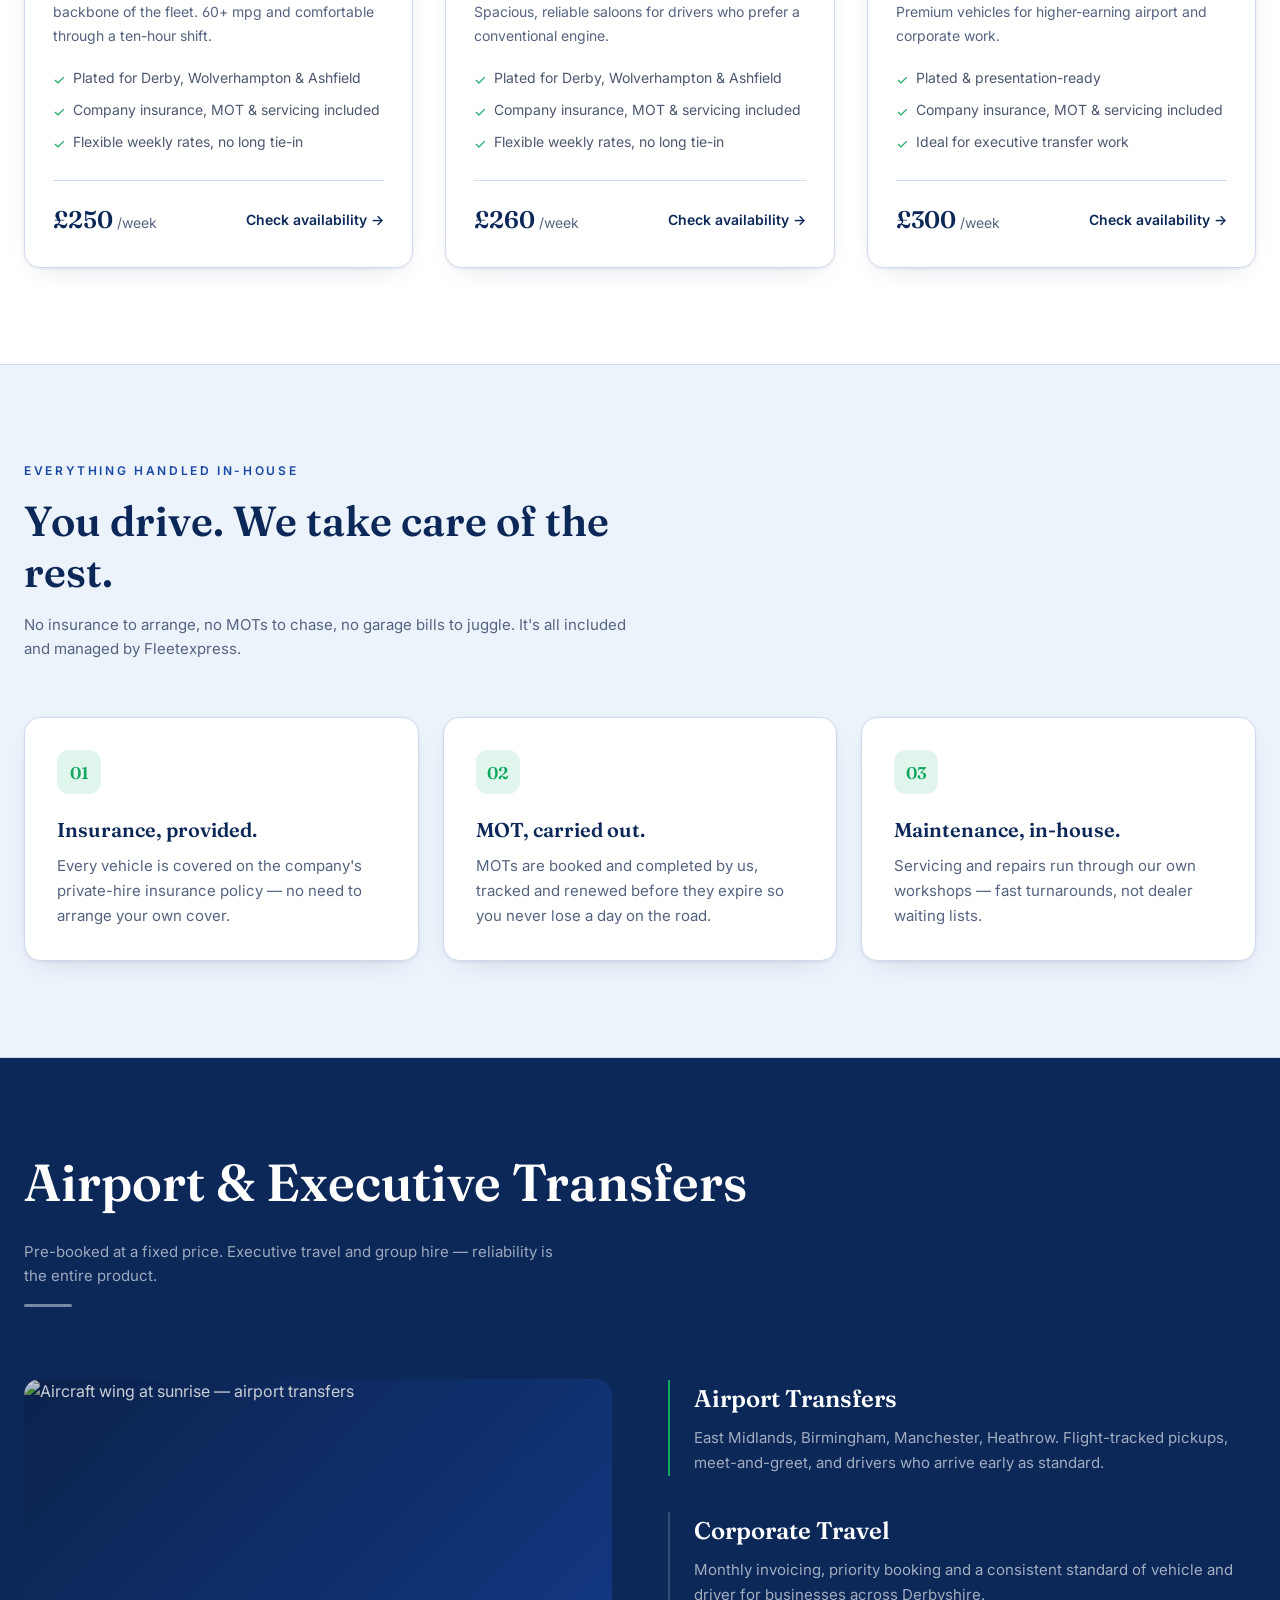
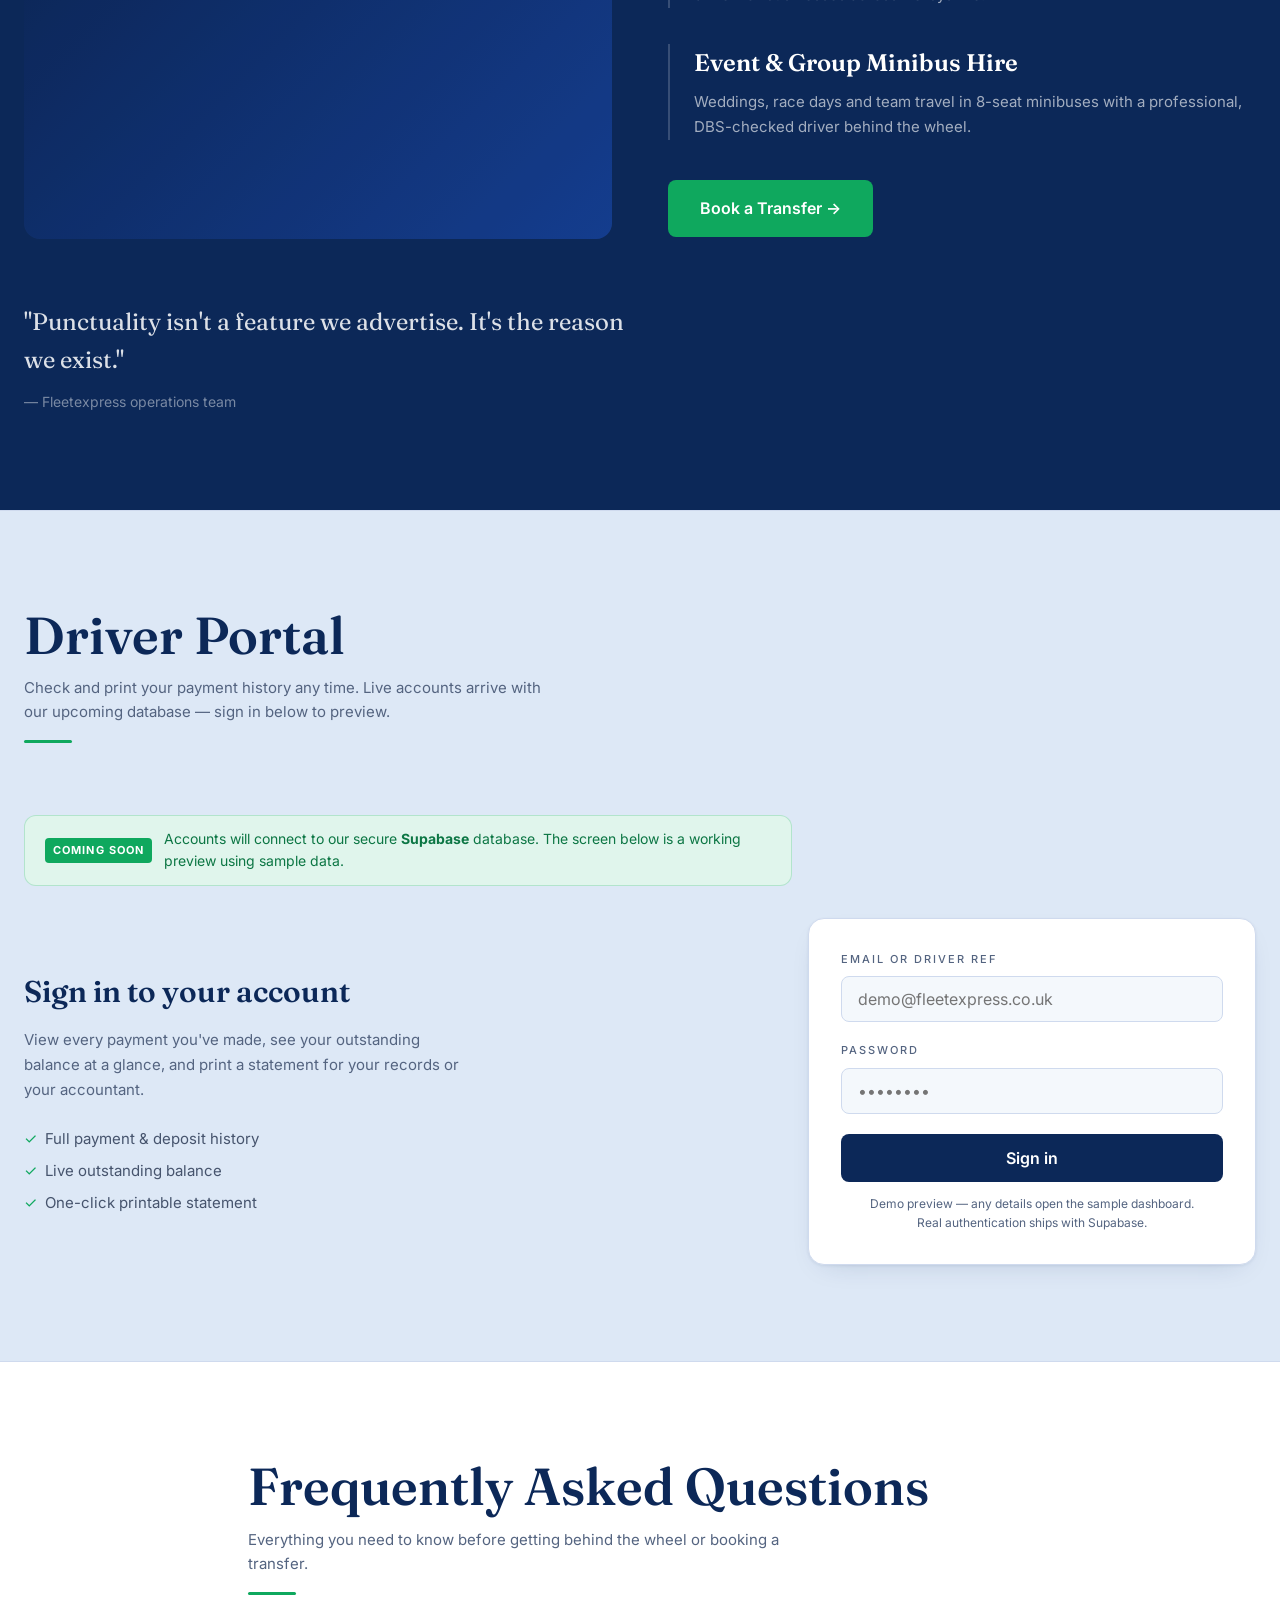
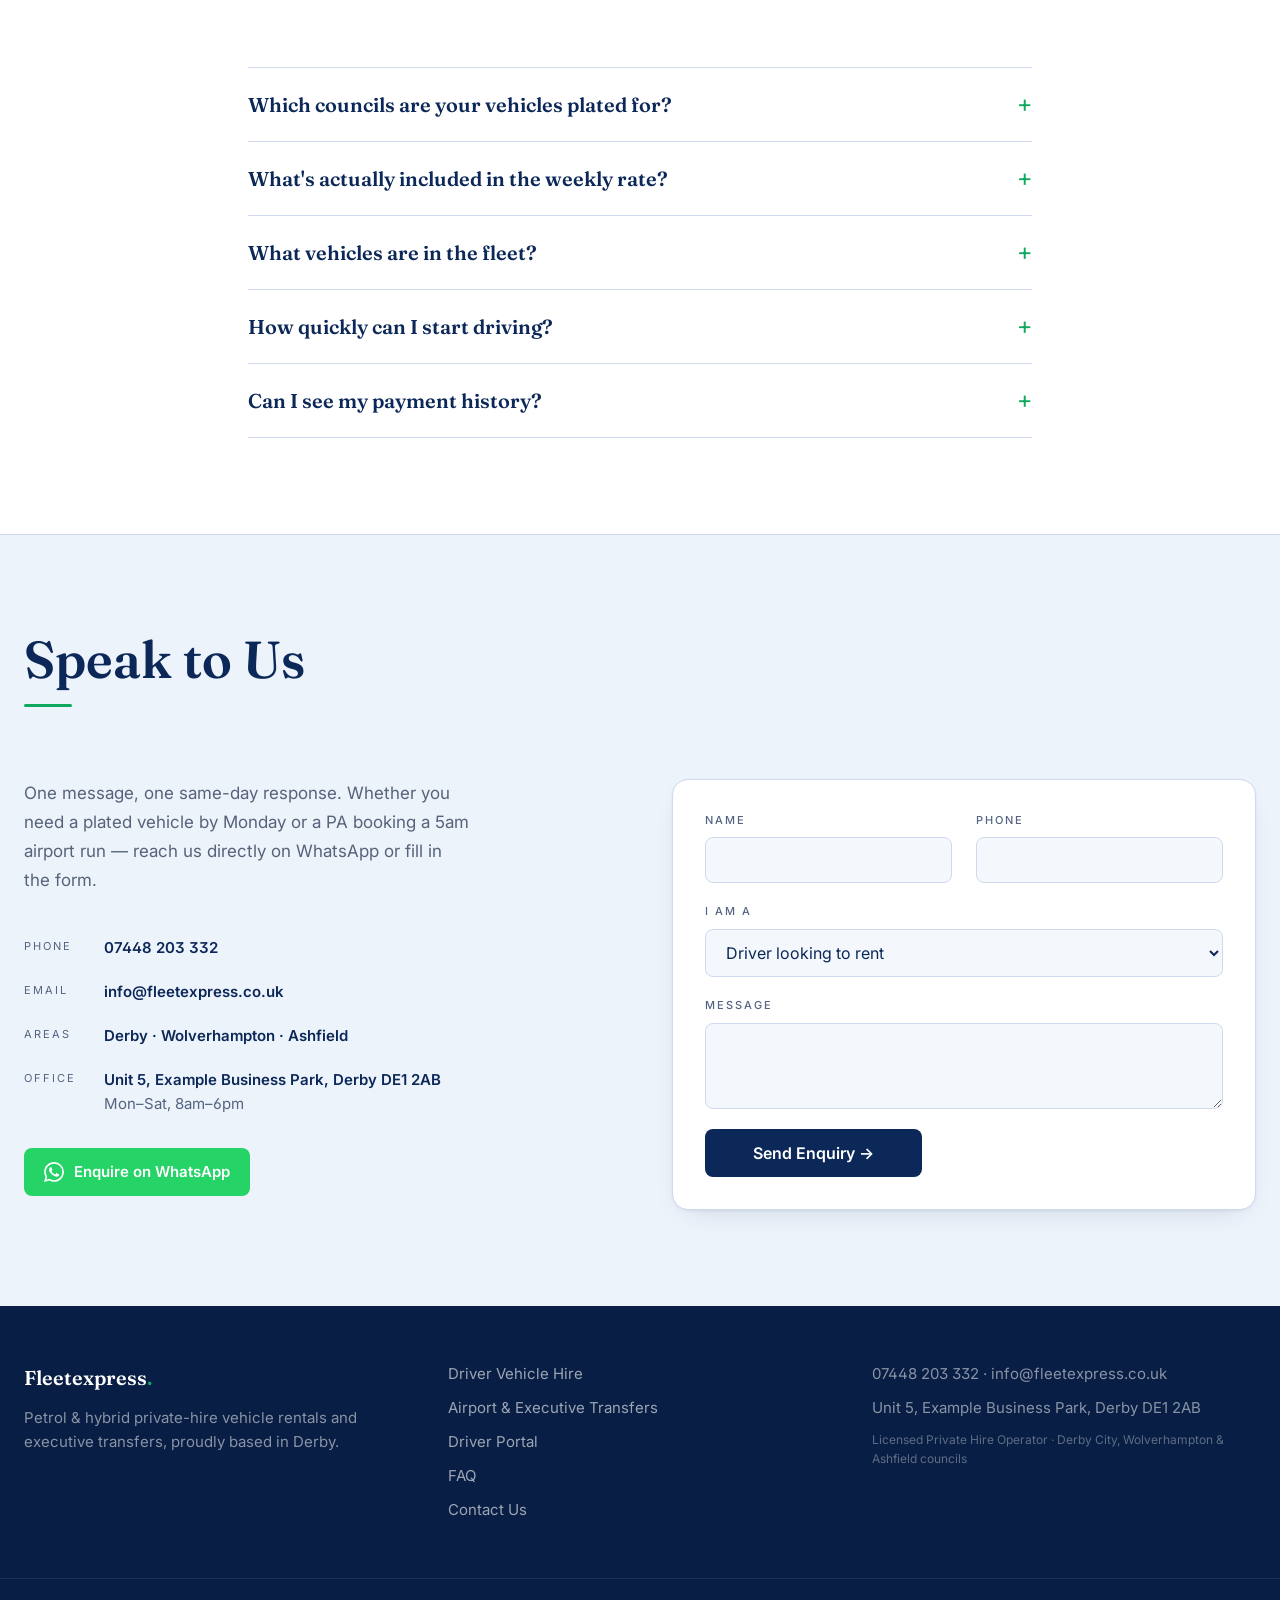
==== commit 71da7c37: "up" ====
--- a/index.html
+++ b/index.html
@@ -113,7 +113,7 @@
 .nav-logo-wrap{display:flex;flex-direction:column;line-height:1;gap:.2rem}
 .nav-logo{font-family:var(--font-serif);font-size:1.625rem;font-weight:600;color:var(--navy);letter-spacing:-.02em}
 .nav-logo span{color:var(--accent)}
-.nav-tagline{font-size:.5625rem;font-weight:600;letter-spacing:.18em;text-transform:uppercase;color:var(--accent)}
+.nav-tagline{font-size:.5625rem;font-weight:600;letter-spacing:.16em;text-transform:uppercase;color:var(--accent);white-space:nowrap}
 .nav-links{display:none;gap:2rem}
 .nav-links a{font-size:.9375rem;color:rgba(43,58,85,.72);transition:color .2s}
 .nav-links a:hover{color:var(--navy)}
@@ -126,6 +126,14 @@
 /* WhatsApp icon in nav */
 .wa-icon{width:16px;height:16px;flex-shrink:0}
 @media(min-width:1024px){.nav-links{display:flex}.nav-phone{display:block}.nav-burger{display:none}}
+@media(max-width:420px){
+  .wrap{padding-inline:1rem}
+  .nav-inner{gap:.5rem}
+  .nav-actions{gap:.5rem}
+  .nav-logo{font-size:1.375rem}
+  .nav-tagline{font-size:.5rem;letter-spacing:.12em}
+  .btn-wa{padding:.55rem .85rem;font-size:.8125rem;white-space:nowrap}
+}
 
 /* ══ HERO ══════════════════════════════════════════ */
 .hero{position:relative;min-height:720px;display:flex;align-items:center}
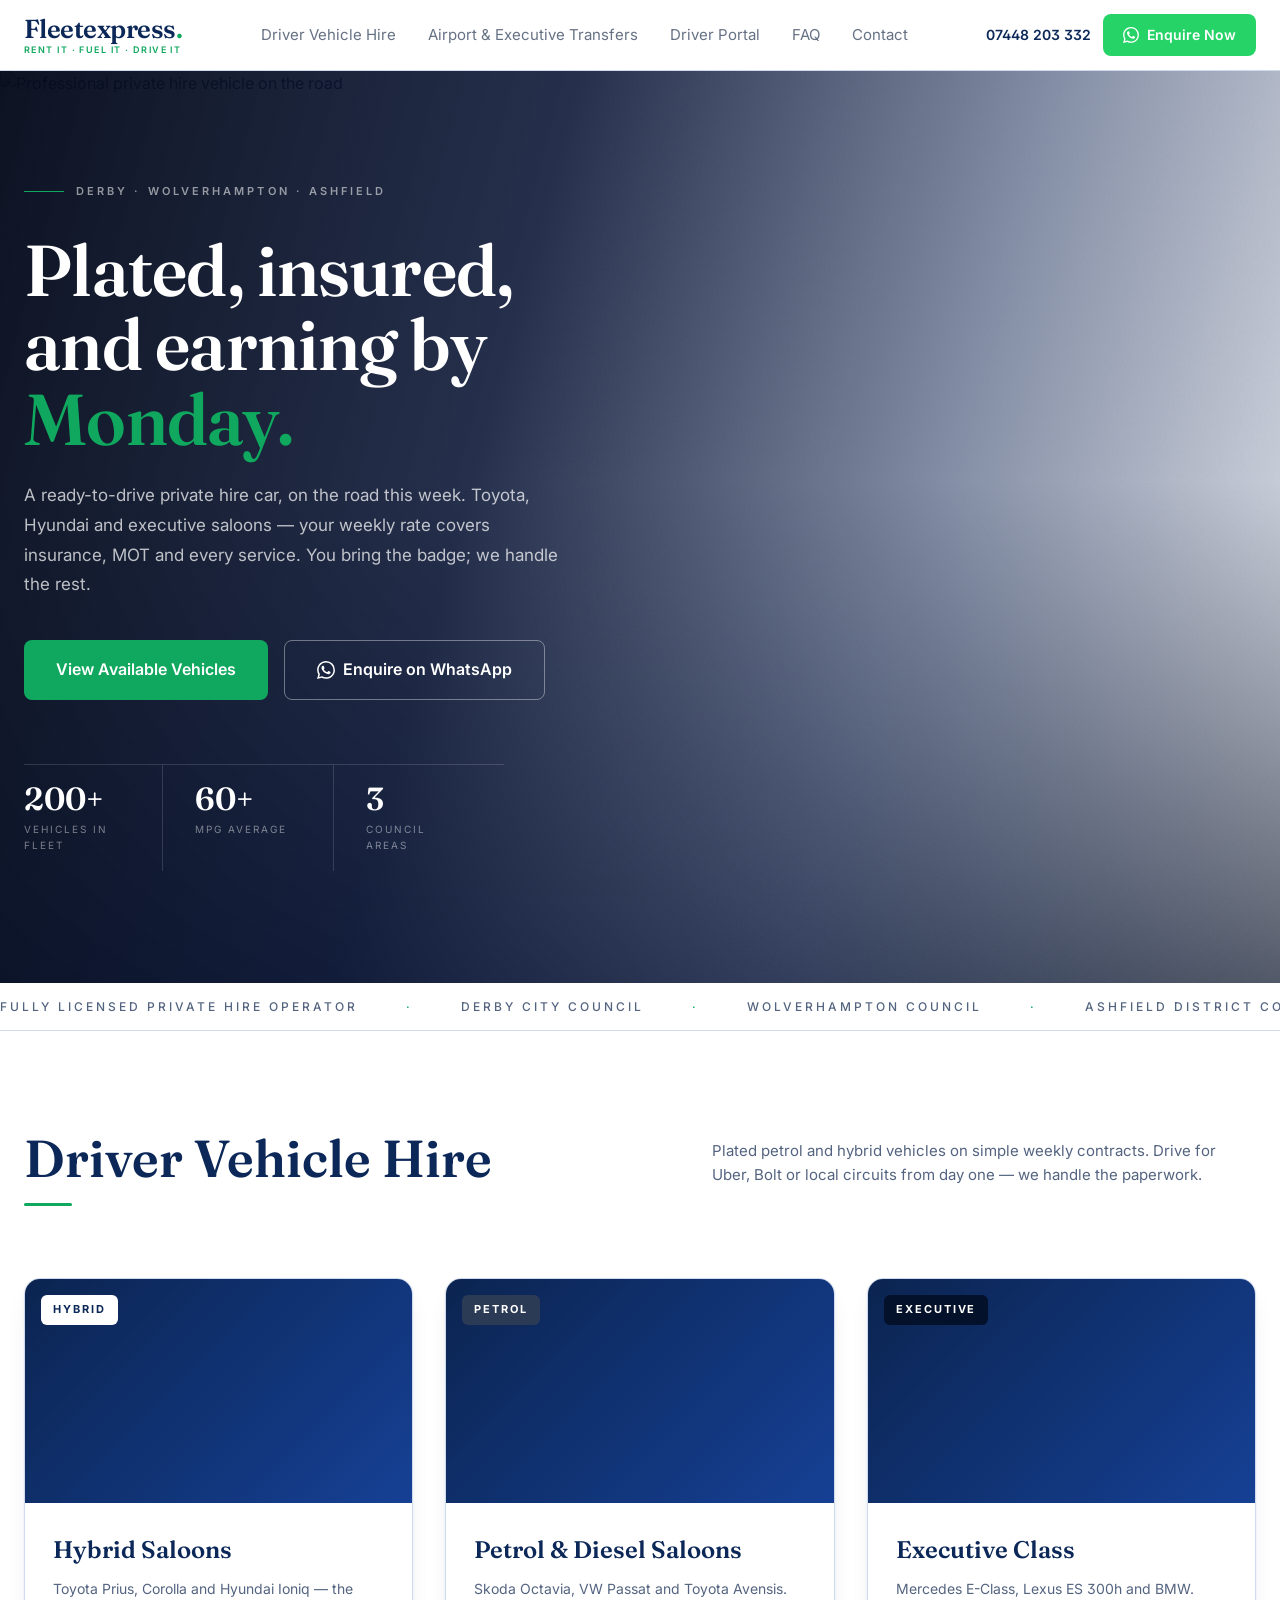
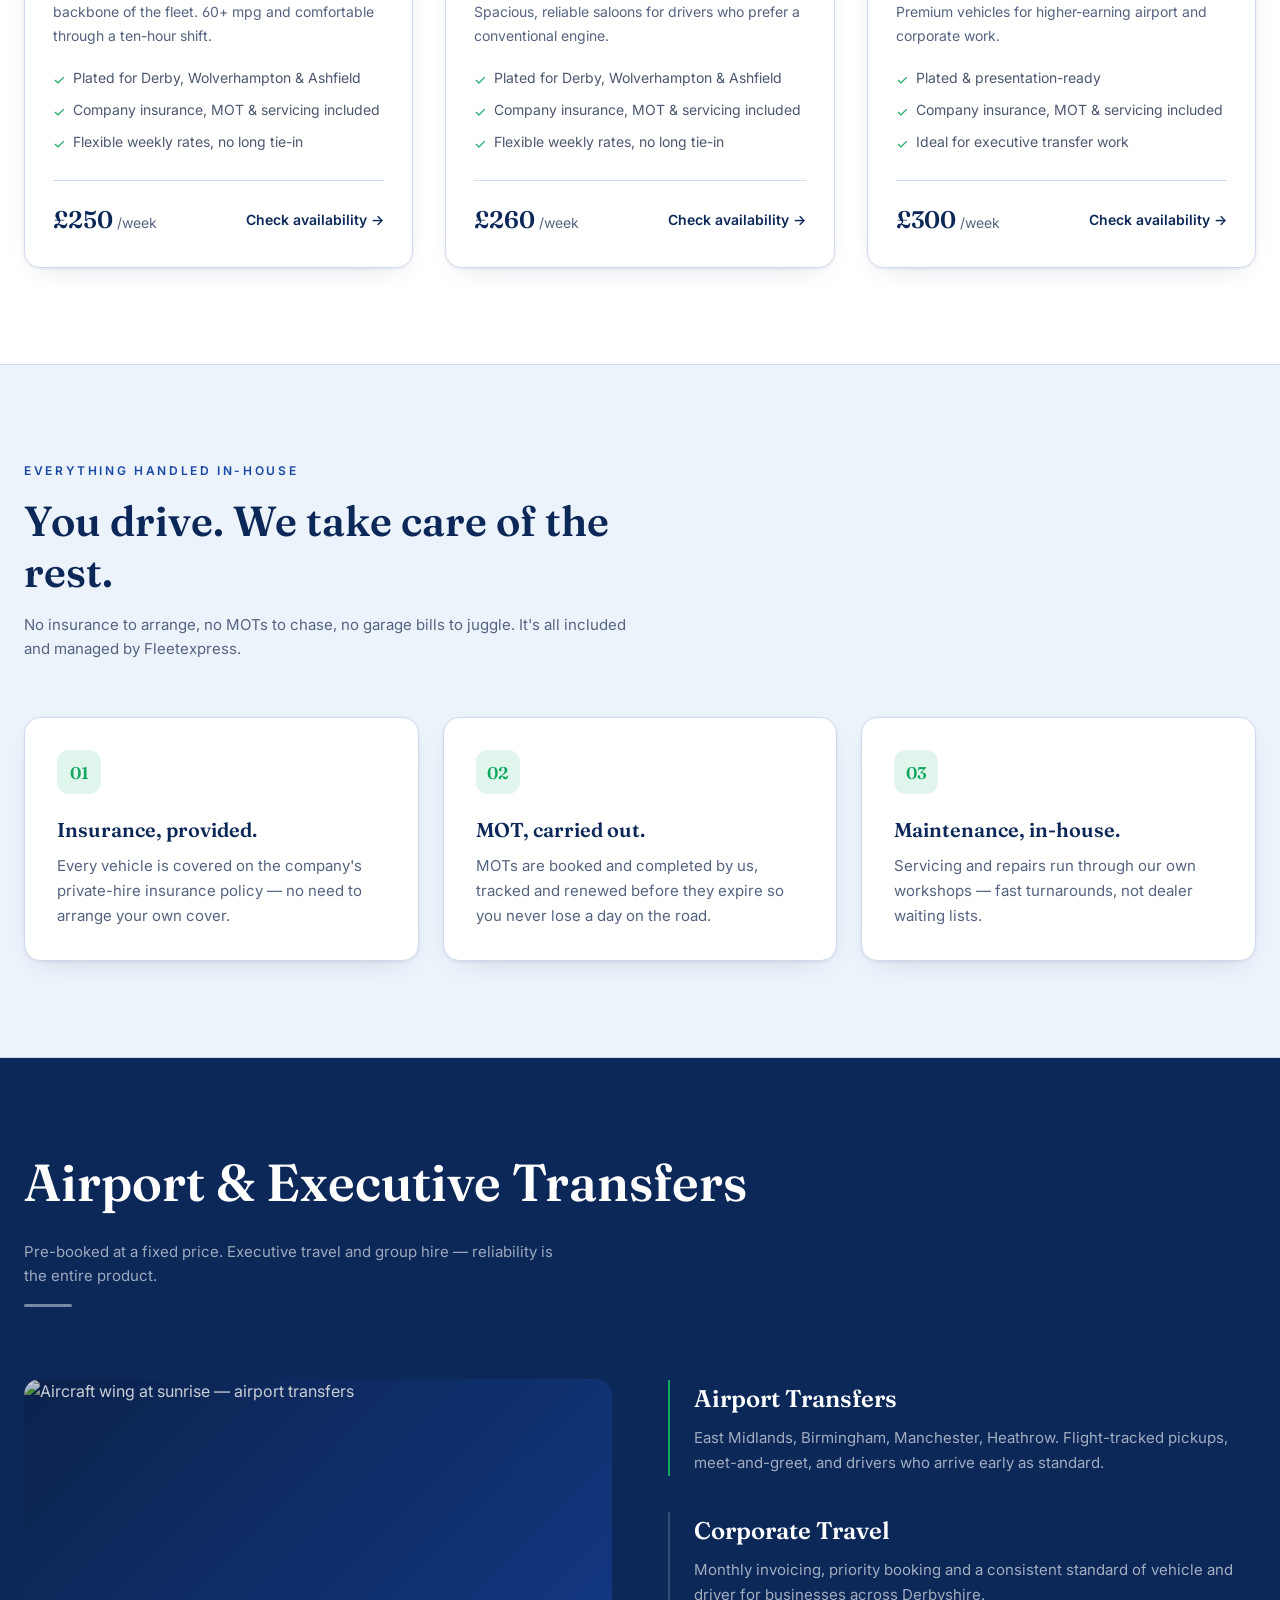
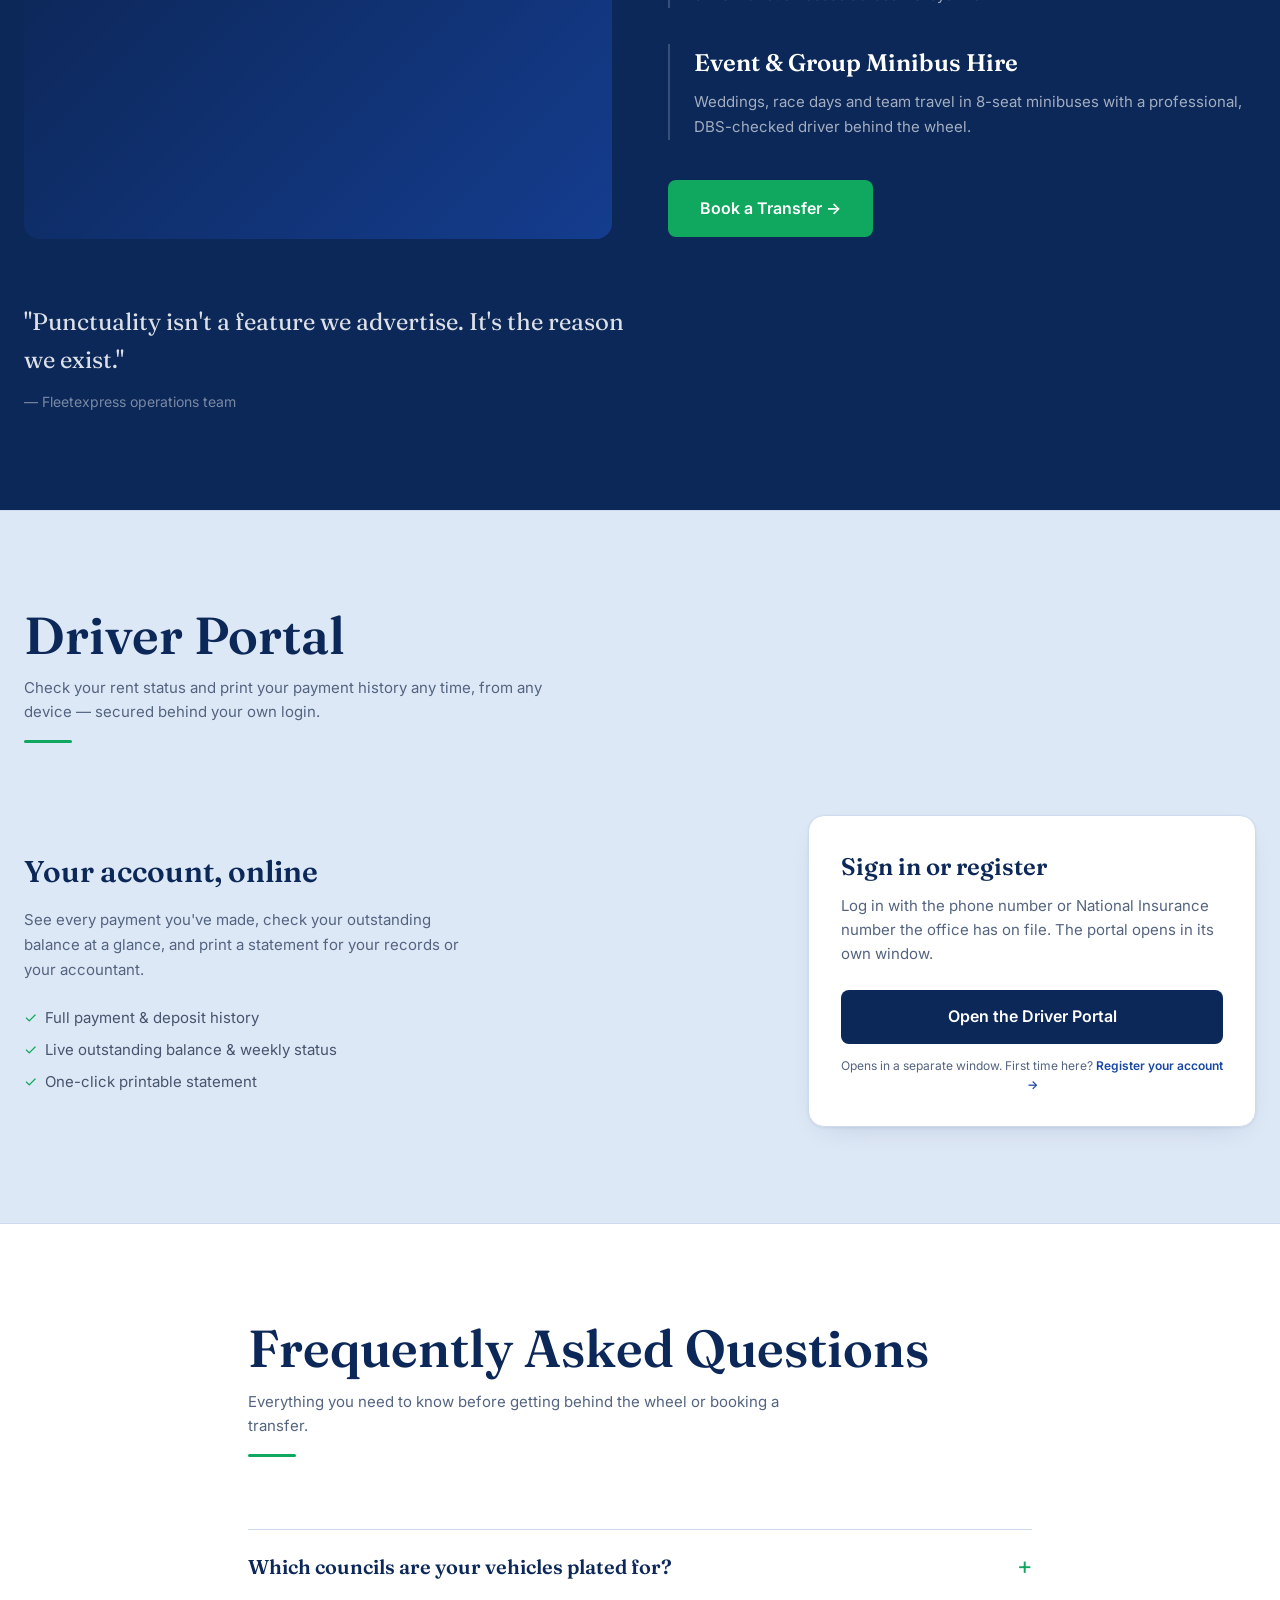
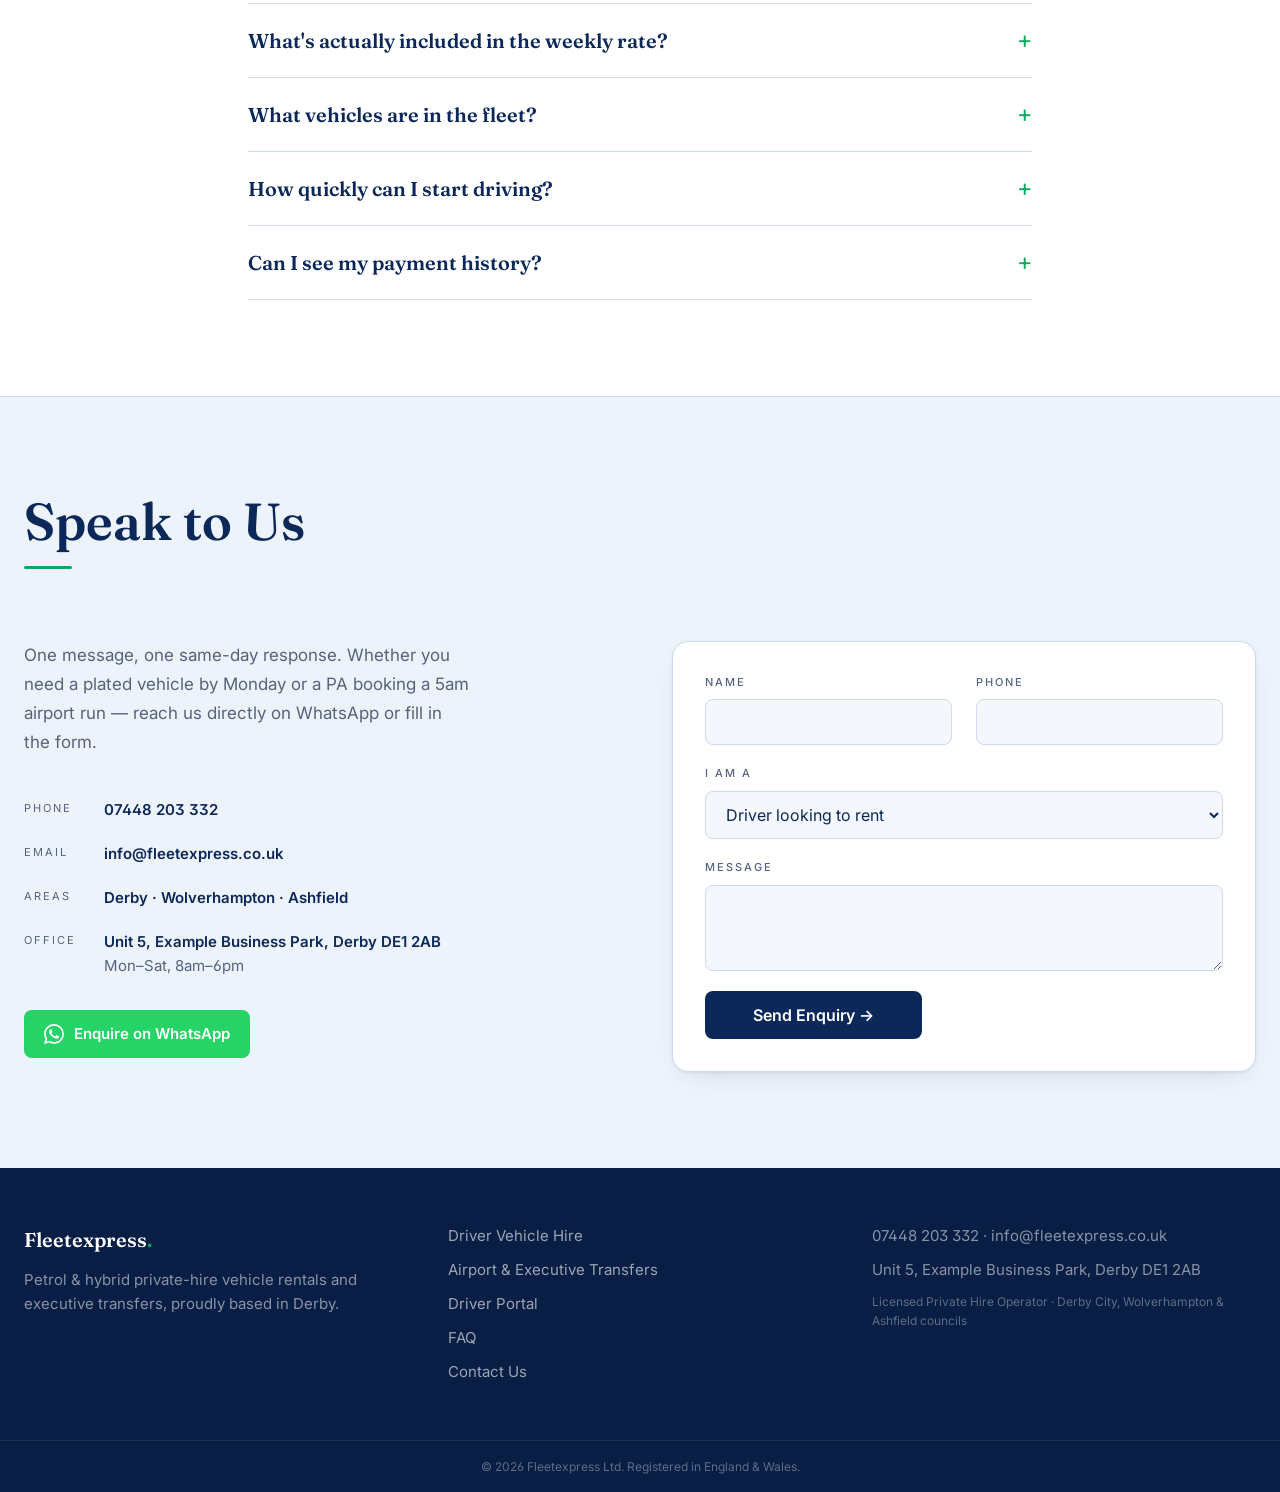
==== commit dc12ee59: "Add driver portal and wire it into the marketing site - Bring the Flask driver portal into the repo " ====
--- a/index.html
+++ b/index.html
@@ -246,8 +246,6 @@
 
 /* ══ PORTAL ═══════════════════════════════════════ */
 .portal{background:var(--ice2);border-top:1px solid var(--line);border-bottom:1px solid var(--line)}
-.portal-banner{background:var(--accent-soft);border:1px solid rgba(15,168,94,.22);color:#0C7644;font-size:.875rem;border-radius:.75rem;padding:.75rem 1.25rem;margin-bottom:2rem;display:flex;align-items:center;gap:.75rem;max-width:48rem}
-.portal-banner-tag{font-size:.6875rem;font-weight:700;letter-spacing:.1em;text-transform:uppercase;background:var(--accent);color:#fff;padding:.25rem .5rem;border-radius:.25rem;white-space:nowrap}
 .portal-signin{display:grid;gap:3rem;align-items:center}
 @media(min-width:1024px){.portal-signin{grid-template-columns:1fr 1fr}}
 .portal-copy h3{font-family:var(--font-serif);font-size:1.875rem;color:var(--navy);font-weight:600;margin-bottom:.75rem}
@@ -264,31 +262,6 @@
 .btn-full{width:100%;padding:.875rem;border-radius:.5rem;font-weight:600;font-size:1rem;background:var(--navy);color:#fff;transition:background .2s;border:none;cursor:pointer}
 .btn-full:hover{background:var(--royal)}
 .form-note{font-size:.75rem;color:var(--muted);text-align:center;margin-top:.75rem}
-.portal-dash{display:none;background:#fff;border:1px solid var(--line);border-radius:var(--r);box-shadow:var(--shadow-soft);overflow:hidden}
-.portal-dash.on{display:block}
-.dash-head{background:var(--navy-deep);color:#fff;padding:1.5rem 2rem;display:flex;flex-wrap:wrap;align-items:center;justify-content:space-between;gap:1rem}
-.dash-head-meta{font-size:.6875rem;text-transform:uppercase;letter-spacing:.18em;color:rgba(255,255,255,.45)}
-.dash-head-meta .demo{color:var(--accent)}
-.dash-head h3{font-family:var(--font-serif);font-size:1.5rem;font-weight:600;margin-top:.125rem}
-.dash-head-sub{font-size:.875rem;color:rgba(255,255,255,.55);margin-top:.25rem}
-.dash-acts{display:flex;gap:.75rem;flex-wrap:wrap}
-.dash-kpis{display:grid;grid-template-columns:repeat(3,1fr);border-bottom:1px solid var(--line)}
-.dash-kpi{padding:1.25rem 2rem}
-.dash-kpi+.dash-kpi{border-left:1px solid var(--line)}
-.dash-kpi-label{font-size:.6875rem;text-transform:uppercase;letter-spacing:.18em;color:var(--muted)}
-.dash-kpi-val{font-family:var(--font-serif);font-size:1.5rem;color:var(--navy);font-weight:600;margin-top:.25rem}
-.dash-table-wrap{overflow-x:auto}
-table{width:100%;border-collapse:collapse;font-size:.875rem;min-width:32rem}
-thead th{text-align:left;font-size:.6875rem;text-transform:uppercase;letter-spacing:.18em;color:var(--muted);font-weight:600;padding:.75rem 1.5rem;border-bottom:1px solid var(--line)}
-thead th.r{text-align:right}
-tbody tr{border-bottom:1px solid rgba(207,218,238,.55)}
-tbody tr:hover{background:rgba(237,243,251,.45)}
-tbody td{padding:.875rem 1.5rem}
-tbody td.navy{color:var(--navy);font-weight:500}
-tbody td.strong{text-align:right;color:var(--navy);font-weight:600}
-tbody td.dim{text-align:right;color:rgba(43,58,85,.58);padding-right:1.5rem}
-.pay-note{color:var(--muted)}
-.dash-foot{padding:1rem 1.5rem;font-size:.75rem;color:var(--muted);background:rgba(237,243,251,.5)}
 
 /* ══ FAQ ══════════════════════════════════════════ */
 .faq-bg{background:#fff}
@@ -487,66 +460,31 @@
   <div class="wrap reveal">
     <div class="sh">
       <h2>Driver Portal</h2>
-      <p class="intro">Check and print your payment history any time. Live accounts arrive with our upcoming database — sign in below to preview.</p>
-    </div>
-    <div class="portal-banner">
-      <span class="portal-banner-tag">Coming soon</span>
-      <span>Accounts will connect to our secure <strong>Supabase</strong> database. The screen below is a working preview using sample data.</span>
-    </div>
-    <div class="portal-signin" id="psignin">
+      <p class="intro">Check your rent status and print your payment history any time, from any device — secured behind your own login.</p>
+    </div>
+    <div class="portal-signin">
       <div class="portal-copy">
-        <h3>Sign in to your account</h3>
-        <p>View every payment you've made, see your outstanding balance at a glance, and print a statement for your records or your accountant.</p>
+        <h3>Your account, online</h3>
+        <p>See every payment you've made, check your outstanding balance at a glance, and print a statement for your records or your accountant.</p>
         <ul class="portal-feats">
           <li><span class="chk" aria-hidden="true">✓</span> Full payment &amp; deposit history</li>
-          <li><span class="chk" aria-hidden="true">✓</span> Live outstanding balance</li>
+          <li><span class="chk" aria-hidden="true">✓</span> Live outstanding balance &amp; weekly status</li>
           <li><span class="chk" aria-hidden="true">✓</span> One-click printable statement</li>
         </ul>
       </div>
       <div class="portal-form-card">
-        <form id="pform">
-          <div class="ff">
-            <label for="p-email">Email or driver ref</label>
-            <input id="p-email" type="text" placeholder="demo@fleetexpress.co.uk" autocomplete="username">
-          </div>
-          <div class="ff">
-            <label for="p-pass">Password</label>
-            <input id="p-pass" type="password" placeholder="••••••••" autocomplete="current-password">
-          </div>
-          <button type="submit" class="btn-full">Sign in</button>
-          <p class="form-note">Demo preview — any details open the sample dashboard.<br>Real authentication ships with Supabase.</p>
-        </form>
-      </div>
-    </div>
-    <div class="portal-dash" id="pdash">
-      <div class="dash-head">
-        <div>
-          <div class="dash-head-meta">Signed in as <span class="demo">demo account</span></div>
-          <h3>A. Driver</h3>
-          <div class="dash-head-sub">Ref FX-1042 · Toyota Prius — DE21 ABC · Hybrid · £180/week</div>
-        </div>
-        <div class="dash-acts">
-          <button class="btn-sm-accent" id="btn-print">Print statement</button>
-          <button class="btn-sm-ghost" id="btn-signout">Sign out</button>
-        </div>
-      </div>
-      <div class="dash-kpis">
-        <div class="dash-kpi"><div class="dash-kpi-label">Outstanding</div><div class="dash-kpi-val">£0.00</div></div>
-        <div class="dash-kpi"><div class="dash-kpi-label">Weekly rate</div><div class="dash-kpi-val">£180.00</div></div>
-        <div class="dash-kpi"><div class="dash-kpi-label">Payments on record</div><div class="dash-kpi-val">6</div></div>
-      </div>
-      <div class="dash-table-wrap">
-        <table>
-          <thead><tr>
-            <th scope="col">Date</th>
-            <th scope="col">Method</th>
-            <th scope="col" class="r">Amount</th>
-            <th scope="col" class="r">Balance</th>
-          </tr></thead>
-          <tbody id="ptbody"></tbody>
-        </table>
-      </div>
-      <p class="dash-foot">Sample data shown for preview. Connect the Supabase database to display each driver's real records.</p>
+        <h3 style="font-family:var(--font-serif);font-size:1.5rem;color:var(--navy);font-weight:600;margin-bottom:.5rem">Sign in or register</h3>
+        <p style="color:var(--muted);font-size:.9375rem;line-height:1.6;margin-bottom:1.5rem">Log in with the phone number or National Insurance number the office has on file. The portal opens in its own window.</p>
+        <!-- Opens the Flask driver portal in a separate popup window (see the
+             openPortal() launcher below). Change the base in the PORTAL_BASE
+             constant (e.g. to https://portal.fleetexpress.co.uk/). target=_blank
+             + the href are the no-JS / popup-blocked fallback. -->
+        <a class="btn-full" id="portal-signin-link" href="/portal/login" target="_blank" rel="noopener"
+           style="display:flex;align-items:center;justify-content:center;text-decoration:none">Open the Driver Portal</a>
+        <p class="form-note">Opens in a separate window. First time here?
+          <a id="portal-register-link" href="/portal/register" target="_blank" rel="noopener" style="color:var(--royal);font-weight:600">Register your account →</a>
+        </p>
+      </div>
     </div>
   </div>
 </section>
@@ -671,17 +609,16 @@
   {q:"What's actually included in the weekly rate?",a:"The vehicle, the company's private-hire insurance, MOT and all routine maintenance and servicing. You provide your badge and licence — we handle the rest."},
   {q:"What vehicles are in the fleet?",a:"Mostly hybrid Toyotas — Prius, Corolla and Auris — alongside Hyundai Ioniq. We also run petrol and diesel saloons such as the Skoda Octavia, VW Passat and Toyota Avensis, plus an executive tier of Mercedes E-Class, Lexus ES 300h and BMW for corporate and airport work."},
   {q:"How quickly can I start driving?",a:"With your badge, licence and deposit in place, most drivers are in a plated vehicle and earning within the same week."},
-  {q:"Can I see my payment history?",a:"Yes — the Driver Portal lets you view and print your full payment history and statements. Live accounts arrive with our upcoming Supabase-backed system."},
+  {q:"Can I see my payment history?",a:"Yes — the Driver Portal lets you view and print your full payment history and statements. Sign in with the phone number or National Insurance number we have on file."},
 ];
 
-const PAYMENTS=[
-  {date:"05 Jun 2026",method:"Card",amount:"£180.00",balance:"£0.00"},
-  {date:"29 May 2026",method:"Bank transfer",amount:"£180.00",balance:"£0.00"},
-  {date:"22 May 2026",method:"Card",amount:"£180.00",balance:"£0.00"},
-  {date:"15 May 2026",method:"Cash",amount:"£180.00",balance:"£0.00"},
-  {date:"08 May 2026",method:"Card",amount:"£180.00",balance:"£0.00"},
-  {date:"01 May 2026",method:"Card",amount:"£360.00",balance:"£0.00",note:"Incl. £180 deposit"},
-];
+/* ── Driver portal base URL ───────────────────────────
+   This site is served by the same Flask app that runs the driver portal
+   (driver_portal/app.py), so the portal lives at the site root: /login,
+   /register, /dashboard. "/" therefore points the buttons at the right place.
+   IMPORTANT: this only works when opened via the server (http://localhost:5000
+   or your real domain) — NOT by double-clicking index.html (file://). */
+const PORTAL_BASE="/";
 
 /* ── Marquee ──────────────────────────────────────── */
 (()=>{
@@ -766,48 +703,28 @@
   }));
 })();
 
-/* ── Portal ───────────────────────────────────────── */
+/* ── Portal launcher ──────────────────────────────────
+   Open the Flask driver portal in its OWN window — login → dashboard all happen
+   in that separate window, leaving this site untouched. Falls back to a normal
+   new tab if the popup is blocked, or to the link's href if JS is off. The base
+   comes from the single PORTAL_BASE constant above. */
 (()=>{
-  const signin=document.getElementById('psignin');
-  const dash=document.getElementById('pdash');
-  document.getElementById('ptbody').innerHTML=PAYMENTS.map(p=>`
-    <tr>
-      <td class="navy">${p.date}</td>
-      <td>${p.method}${p.note?`<span class="pay-note"> · ${p.note}</span>`:''}</td>
-      <td class="strong">${p.amount}</td>
-      <td class="dim">${p.balance}</td>
-    </tr>
-  `).join('');
-  document.getElementById('pform').addEventListener('submit',e=>{
-    e.preventDefault();
-    signin.style.display='none';
-    dash.classList.add('on');
-  });
-  document.getElementById('btn-signout').addEventListener('click',()=>{
-    dash.classList.remove('on');
-    signin.style.display='';
-  });
-  document.getElementById('btn-print').addEventListener('click',()=>{
-    const rows=PAYMENTS.map(p=>`<tr><td>${p.date}</td><td>${p.method}${p.note?` (${p.note})`:''}</td><td style="text-align:right">${p.amount}</td><td style="text-align:right">${p.balance}</td></tr>`).join('');
-    const html=`<!doctype html><html><head><title>Statement — A. Driver</title>
-<style>body{font-family:Arial,sans-serif;color:#2B3A55;padding:40px;max-width:720px;margin:auto}
-h1{font-family:Georgia,serif;color:#0C2858;margin:0 0 2px}.m{color:#546480;font-size:13px}
-table{width:100%;border-collapse:collapse;margin-top:24px;font-size:14px}
-th{text-align:left;border-bottom:2px solid #0C2858;padding:8px 6px;color:#0C2858;text-transform:uppercase;letter-spacing:.08em;font-size:11px}
-td{padding:9px 6px;border-bottom:1px solid #DDE8F6}
-.hd{display:flex;justify-content:space-between;border-bottom:1px solid #DDE8F6;padding-bottom:16px}
-.br{font-family:Georgia,serif;font-size:22px;color:#0C2858;font-weight:600}</style></head>
-<body><div class="hd"><div><div class="br">Fleetexpress.</div><div class="m">Petrol &amp; hybrid private hire · Derby</div></div>
-<div style="text-align:right" class="m">Statement generated<br>${new Date().toLocaleDateString('en-GB',{day:'2-digit',month:'short',year:'numeric'})}</div></div>
-<h1>A. Driver</h1><div class="m">Driver ref FX-1042 · Toyota Prius — DE21 ABC · Hybrid · £180/week</div>
-<table><thead><tr><th>Date</th><th>Method</th><th style="text-align:right">Amount</th><th style="text-align:right">Balance</th></tr></thead>
-<tbody>${rows}</tbody></table>
-<p class="m" style="margin-top:28px">Outstanding: <strong style="color:#0C2858">£0.00</strong>. Demo statement — sample data only.</p>
-</body></html>`;
-    const w=window.open('','_blank','width=820,height=920');
-    if(!w){alert('Allow pop-ups to print your statement.');return;}
-    w.document.write(html);w.document.close();w.focus();setTimeout(()=>w.print(),300);
-  });
+  const base=PORTAL_BASE.endsWith('/')?PORTAL_BASE:PORTAL_BASE+'/';
+  function openPortal(path){
+    const url=base+path;
+    const w=1040,h=840;
+    const left=Math.max(0,((screen.width||1200)-w)/2);
+    const top=Math.max(0,((screen.height||900)-h)/2);
+    // A named window means clicking sign-in then register reuses one window.
+    const win=window.open(url,'fleetexpressPortal',
+      `width=${w},height=${h},left=${left},top=${top},resizable=yes,scrollbars=yes`);
+    if(win){win.focus();}else{window.open(url,'_blank','noopener');} // popup blocked
+    return false; // cancel the same-tab navigation
+  }
+  const signin=document.getElementById('portal-signin-link');
+  const reg=document.getElementById('portal-register-link');
+  if(signin){signin.href=base+'login';signin.onclick=()=>openPortal('login');}
+  if(reg){reg.href=base+'register';reg.onclick=()=>openPortal('register');}
 })();
 
 /* ── Contact form ─────────────────────────────────── */
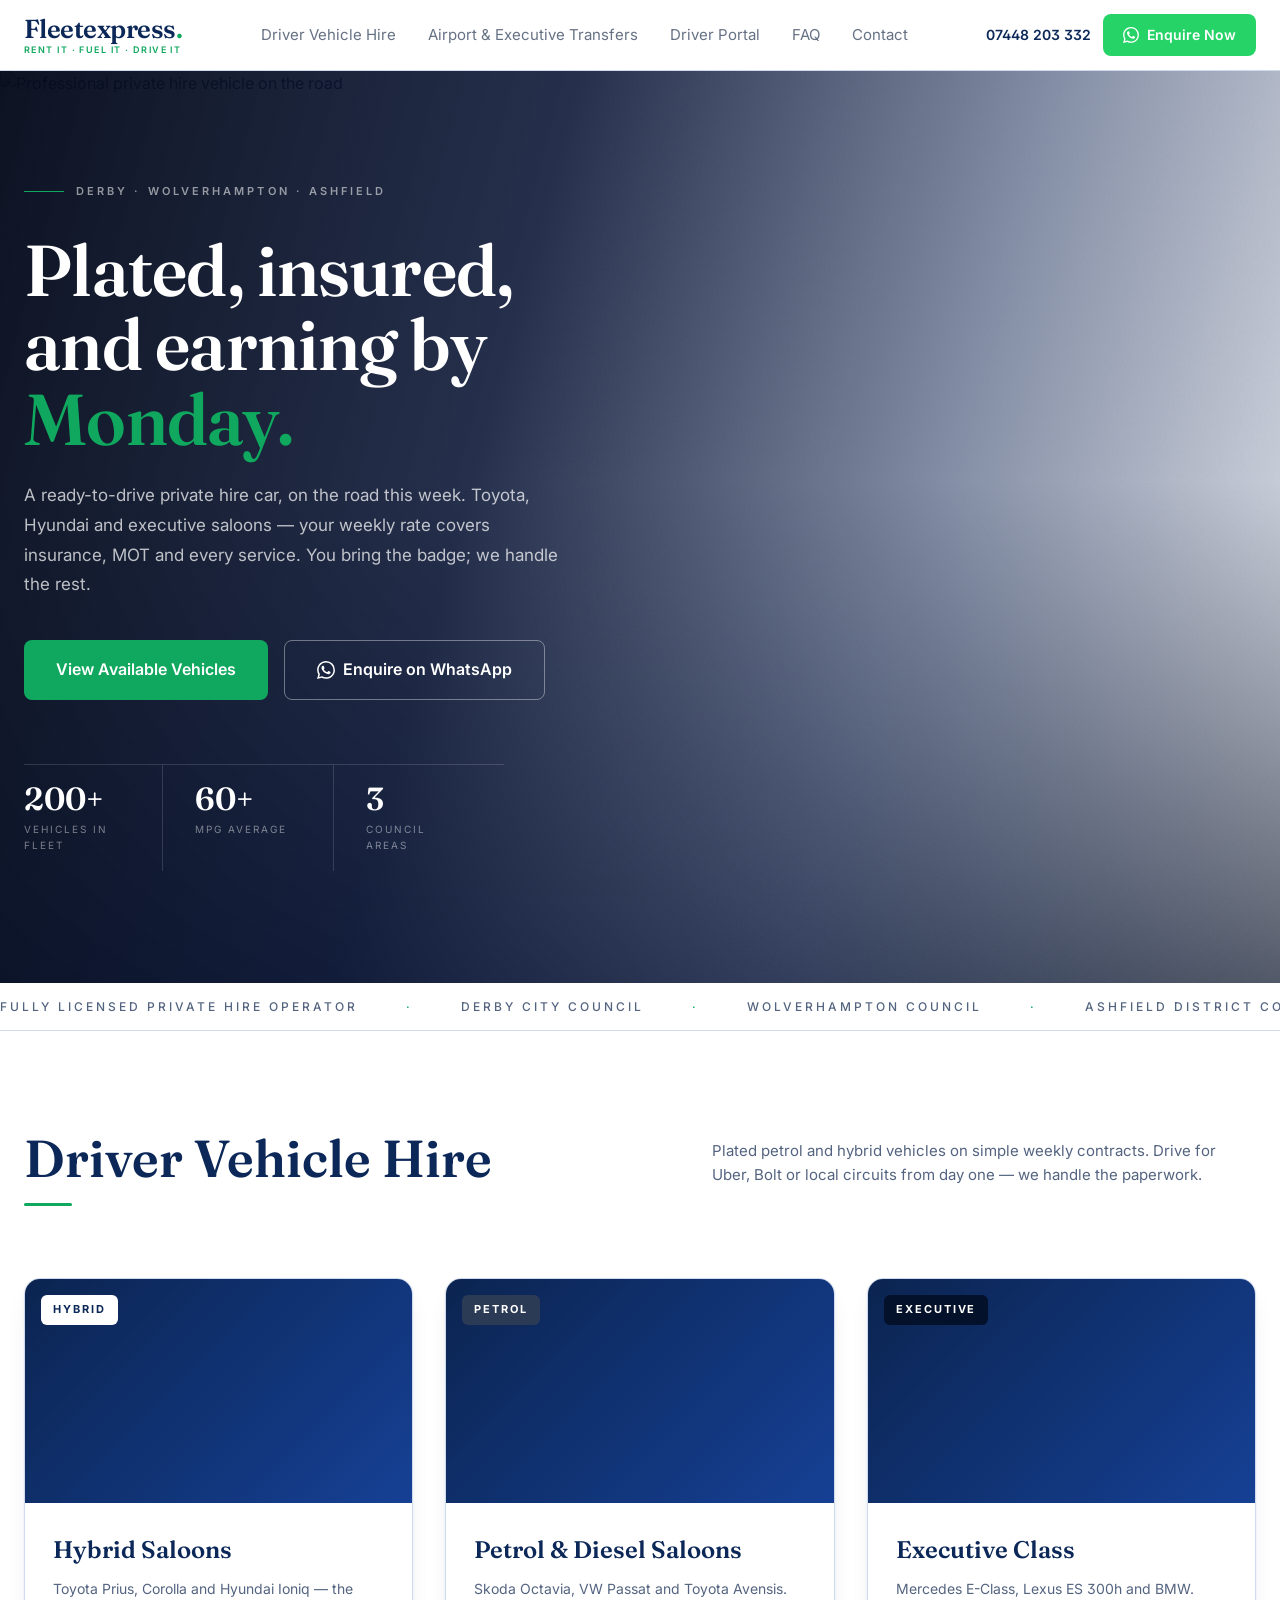
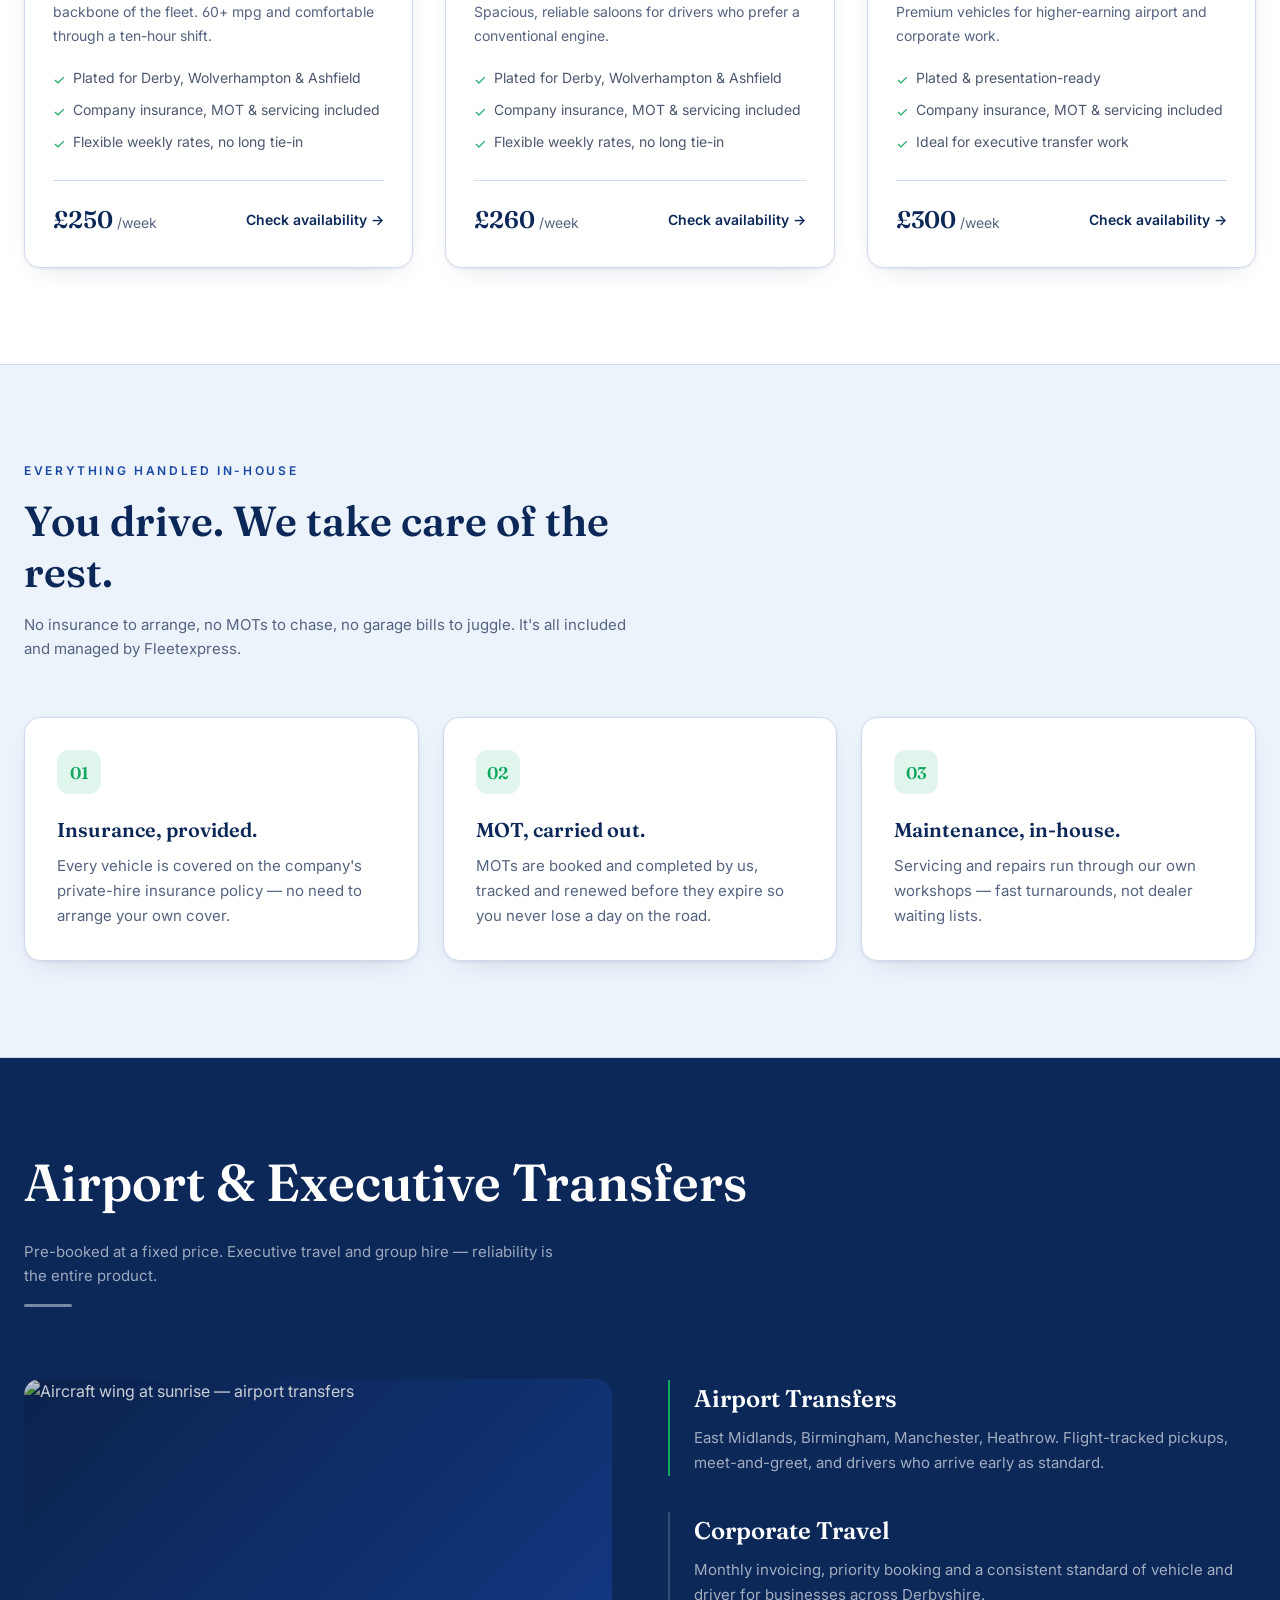
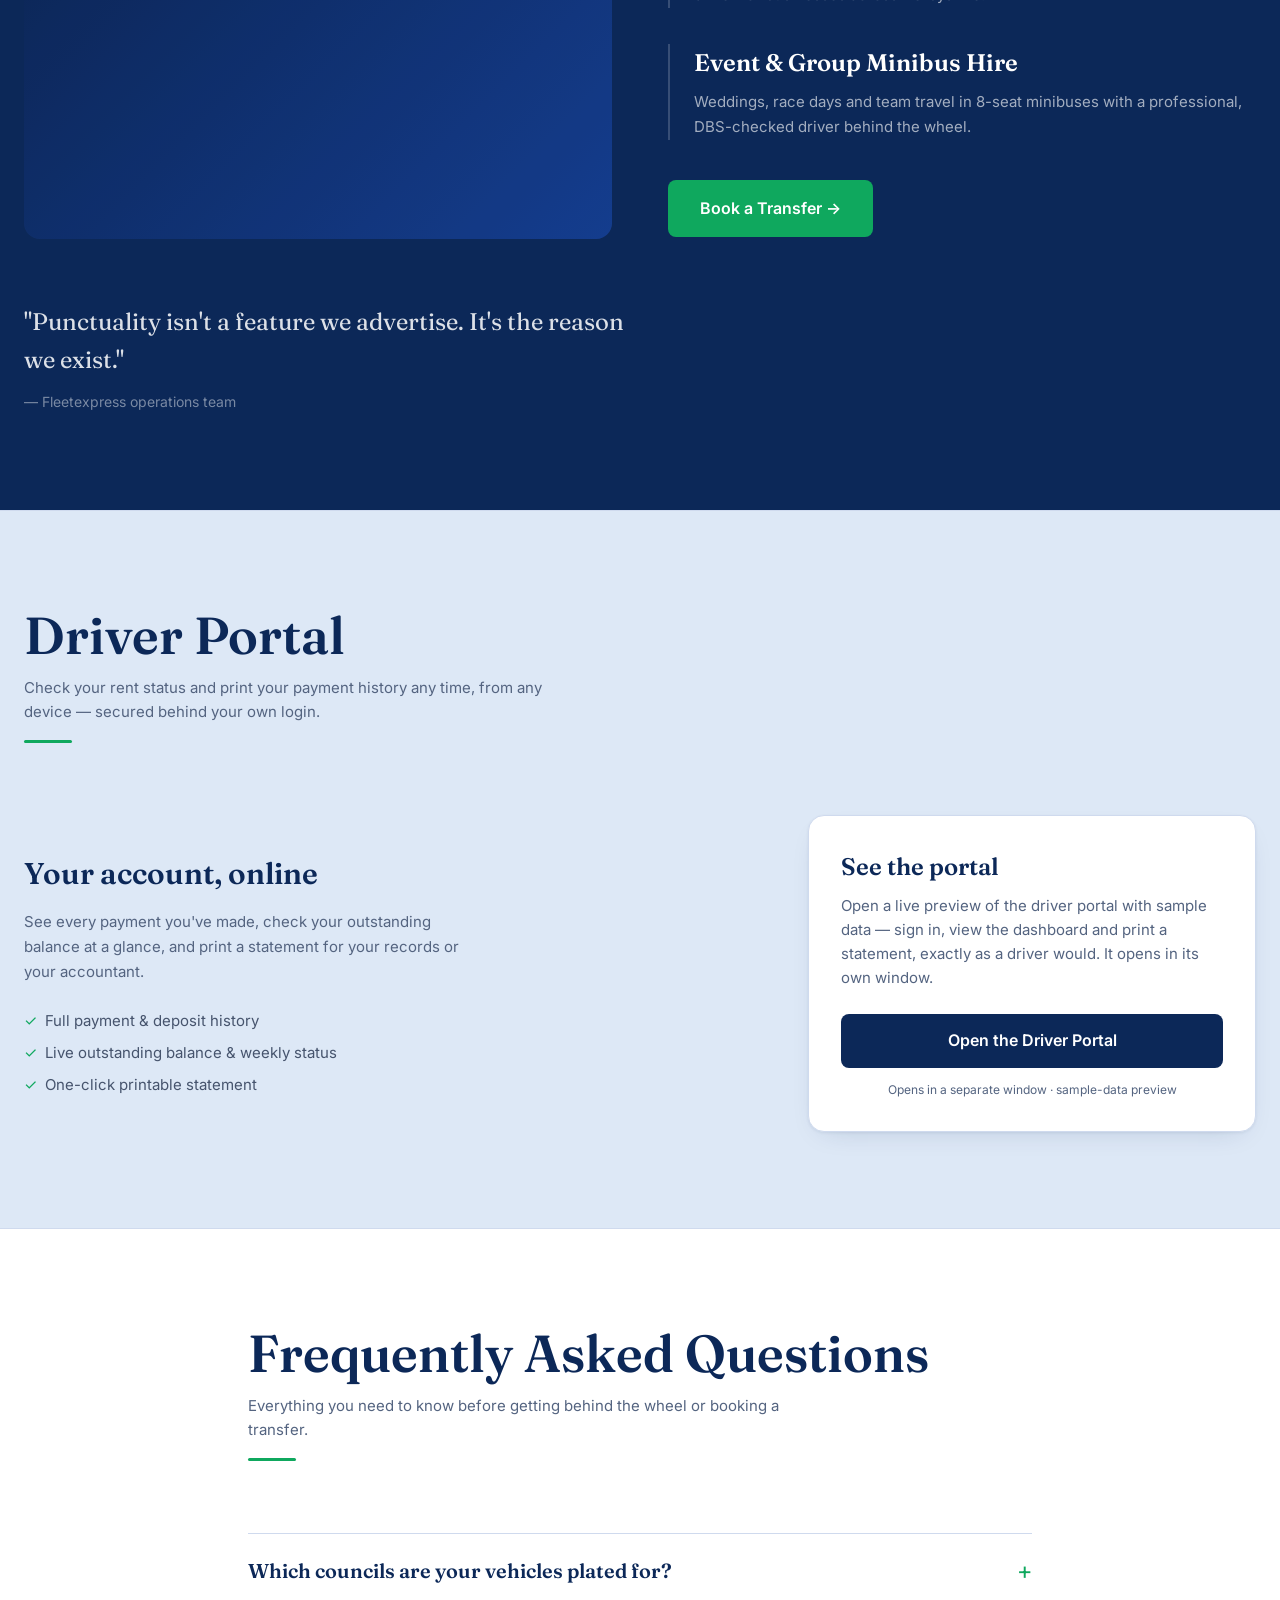
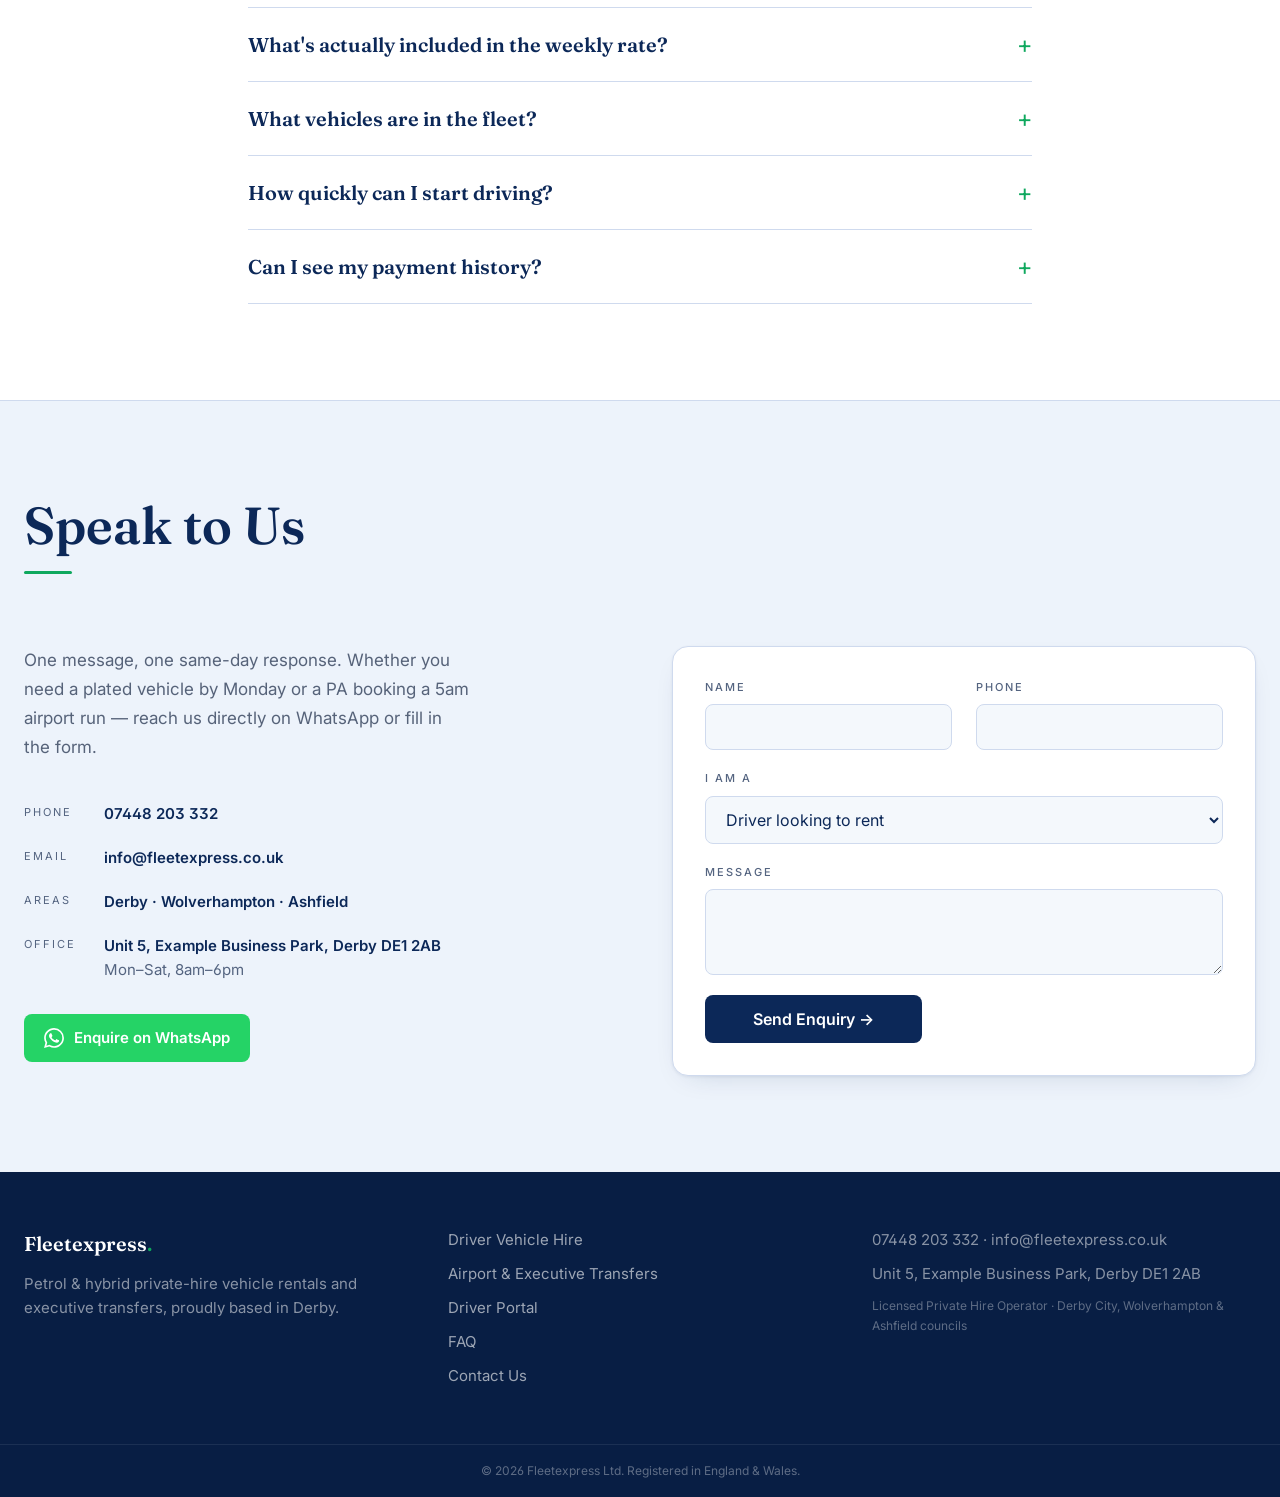
==== commit 6a78cee8: "Add static driver-portal demo for GitHub Pages - New portal/index.html: browser-only preview (login " ====
--- a/index.html
+++ b/index.html
@@ -473,17 +473,16 @@
         </ul>
       </div>
       <div class="portal-form-card">
-        <h3 style="font-family:var(--font-serif);font-size:1.5rem;color:var(--navy);font-weight:600;margin-bottom:.5rem">Sign in or register</h3>
-        <p style="color:var(--muted);font-size:.9375rem;line-height:1.6;margin-bottom:1.5rem">Log in with the phone number or National Insurance number the office has on file. The portal opens in its own window.</p>
-        <!-- Opens the Flask driver portal in a separate popup window (see the
-             openPortal() launcher below). Change the base in the PORTAL_BASE
-             constant (e.g. to https://portal.fleetexpress.co.uk/). target=_blank
-             + the href are the no-JS / popup-blocked fallback. -->
-        <a class="btn-full" id="portal-signin-link" href="/portal/login" target="_blank" rel="noopener"
+        <h3 style="font-family:var(--font-serif);font-size:1.5rem;color:var(--navy);font-weight:600;margin-bottom:.5rem">See the portal</h3>
+        <p style="color:var(--muted);font-size:.9375rem;line-height:1.6;margin-bottom:1.5rem">Open a live preview of the driver portal with sample data — sign in, view the dashboard and print a statement, exactly as a driver would. It opens in its own window.</p>
+        <!-- Opens the static demo portal (portal/index.html): login -> dashboard
+             with sample data, pure HTML/JS, so it works on GitHub Pages with no
+             server. The real, data-driven portal is the Flask app in
+             /driver_portal, for a proper live deployment later. target=_blank +
+             the href are the no-JS / popup-blocked fallback. -->
+        <a class="btn-full" id="portal-signin-link" href="portal/index.html" target="_blank" rel="noopener"
            style="display:flex;align-items:center;justify-content:center;text-decoration:none">Open the Driver Portal</a>
-        <p class="form-note">Opens in a separate window. First time here?
-          <a id="portal-register-link" href="/portal/register" target="_blank" rel="noopener" style="color:var(--royal);font-weight:600">Register your account →</a>
-        </p>
+        <p class="form-note">Opens in a separate window &middot; sample-data preview</p>
       </div>
     </div>
   </div>
@@ -612,13 +611,13 @@
   {q:"Can I see my payment history?",a:"Yes — the Driver Portal lets you view and print your full payment history and statements. Sign in with the phone number or National Insurance number we have on file."},
 ];
 
-/* ── Driver portal base URL ───────────────────────────
-   This site is served by the same Flask app that runs the driver portal
-   (driver_portal/app.py), so the portal lives at the site root: /login,
-   /register, /dashboard. "/" therefore points the buttons at the right place.
-   IMPORTANT: this only works when opened via the server (http://localhost:5000
-   or your real domain) — NOT by double-clicking index.html (file://). */
-const PORTAL_BASE="/";
+/* ── Driver portal preview URL ─────────────────────────
+   The "Open the Driver Portal" button opens this static demo page (login →
+   dashboard with sample data). It's pure HTML/JS, so it works on GitHub Pages
+   with no server. The real, data-driven portal is the Flask app in
+   /driver_portal — deploy that to a Python host when you go live, then point
+   this at the running portal instead. */
+const PORTAL_DEMO="portal/index.html";
 
 /* ── Marquee ──────────────────────────────────────── */
 (()=>{
@@ -704,27 +703,21 @@
 })();
 
 /* ── Portal launcher ──────────────────────────────────
-   Open the Flask driver portal in its OWN window — login → dashboard all happen
-   in that separate window, leaving this site untouched. Falls back to a normal
-   new tab if the popup is blocked, or to the link's href if JS is off. The base
-   comes from the single PORTAL_BASE constant above. */
+   Open the driver-portal preview in its OWN window, leaving this site untouched.
+   Falls back to a normal new tab if the popup is blocked, or to the link's href
+   if JS is off. URL comes from the PORTAL_DEMO constant above. */
 (()=>{
-  const base=PORTAL_BASE.endsWith('/')?PORTAL_BASE:PORTAL_BASE+'/';
-  function openPortal(path){
-    const url=base+path;
+  function openPortal(){
     const w=1040,h=840;
     const left=Math.max(0,((screen.width||1200)-w)/2);
     const top=Math.max(0,((screen.height||900)-h)/2);
-    // A named window means clicking sign-in then register reuses one window.
-    const win=window.open(url,'fleetexpressPortal',
+    const win=window.open(PORTAL_DEMO,'fleetexpressPortal',
       `width=${w},height=${h},left=${left},top=${top},resizable=yes,scrollbars=yes`);
-    if(win){win.focus();}else{window.open(url,'_blank','noopener');} // popup blocked
+    if(win){win.focus();}else{window.open(PORTAL_DEMO,'_blank','noopener');} // popup blocked
     return false; // cancel the same-tab navigation
   }
   const signin=document.getElementById('portal-signin-link');
-  const reg=document.getElementById('portal-register-link');
-  if(signin){signin.href=base+'login';signin.onclick=()=>openPortal('login');}
-  if(reg){reg.href=base+'register';reg.onclick=()=>openPortal('register');}
+  if(signin){signin.href=PORTAL_DEMO;signin.onclick=openPortal;}
 })();
 
 /* ── Contact form ─────────────────────────────────── */
